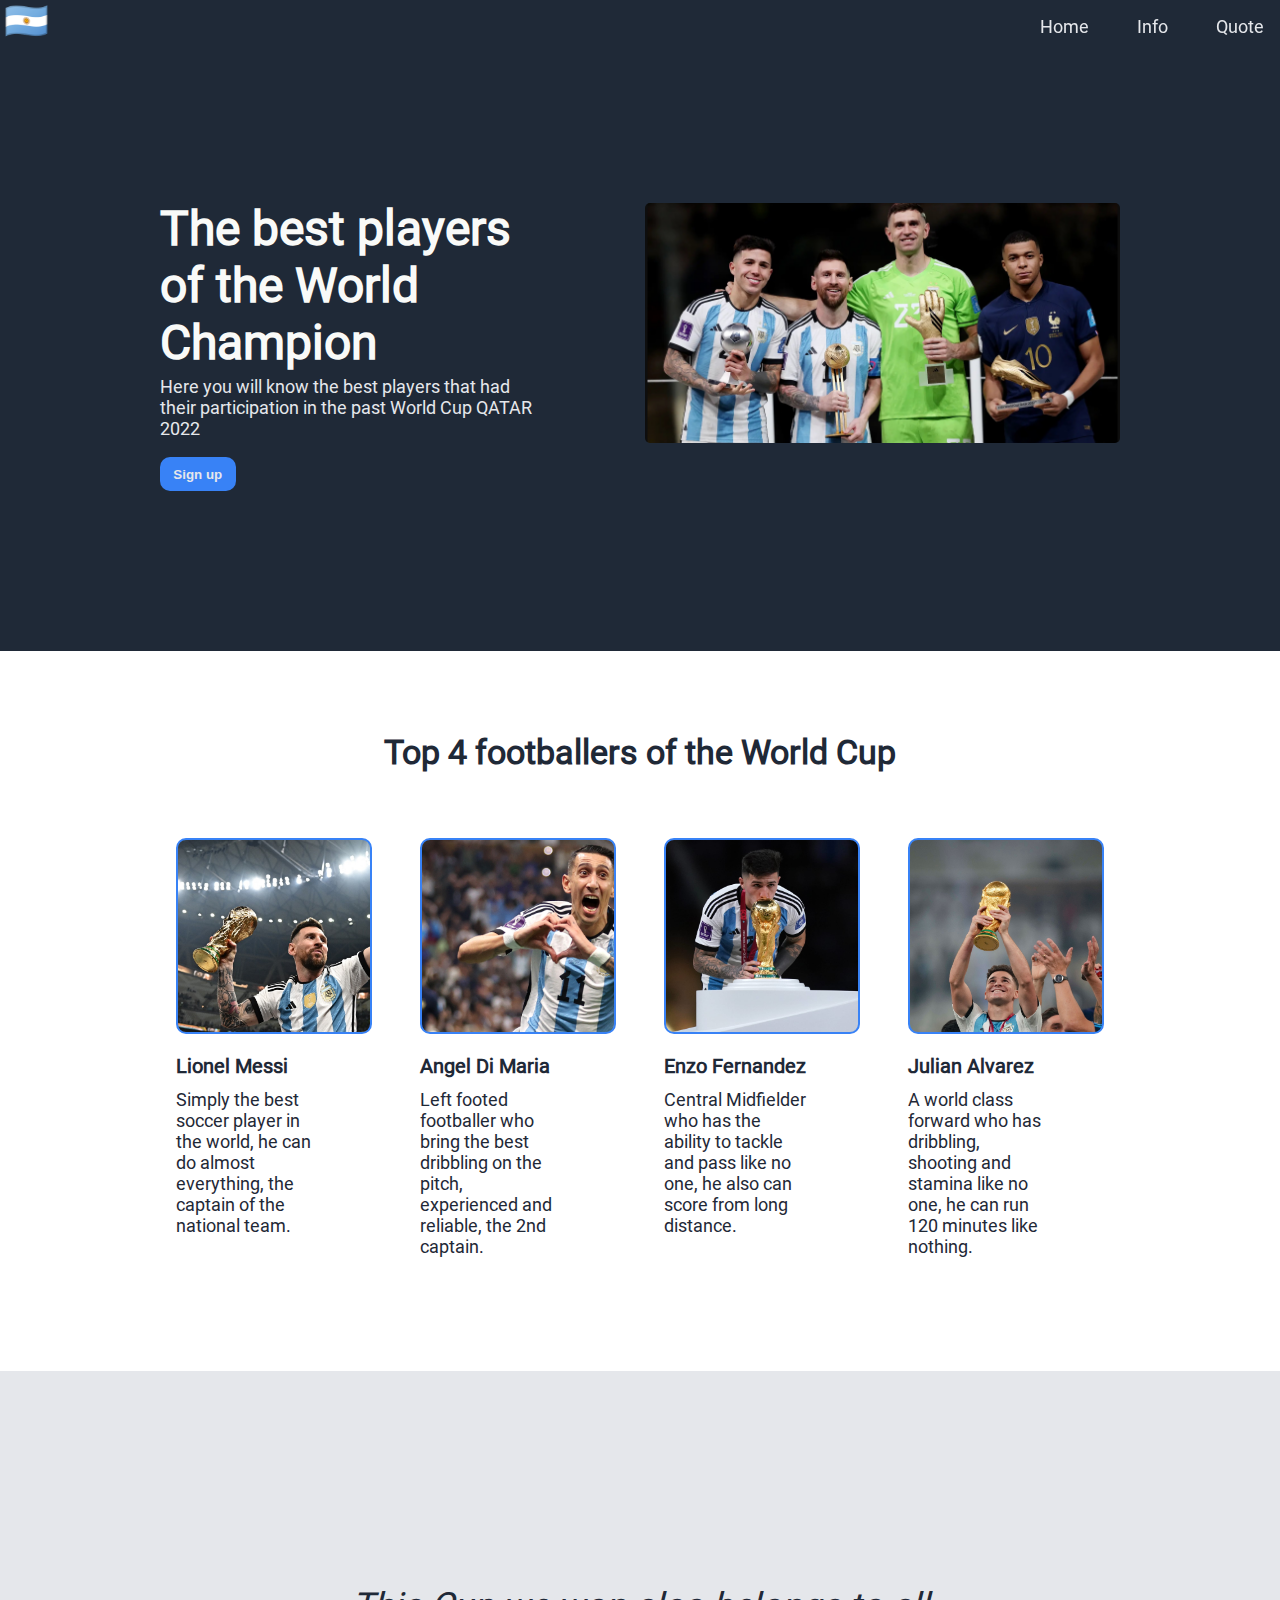
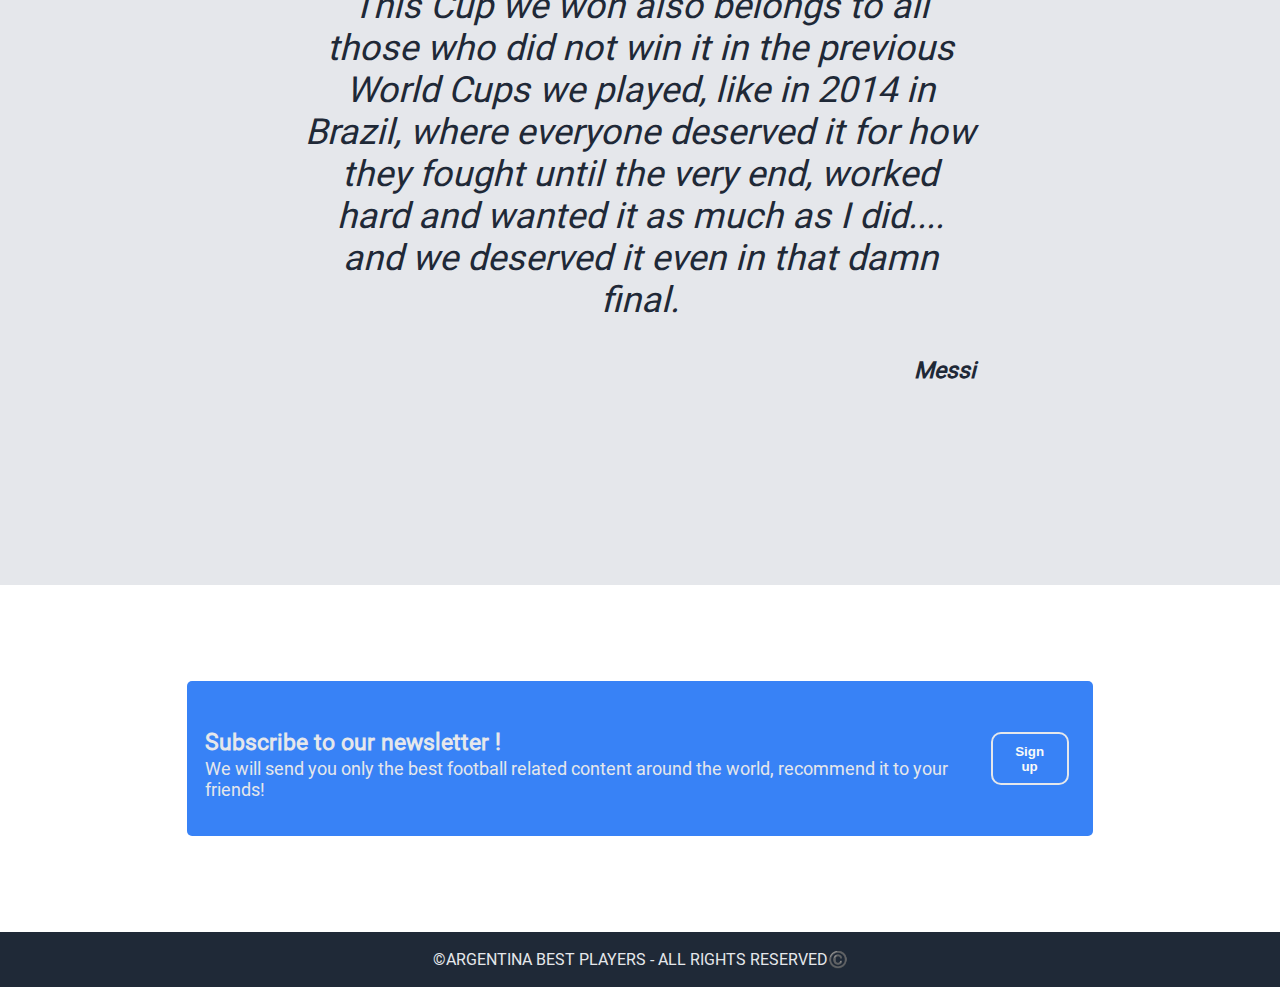
==== index.html @ 6d9528d8 "Add files via upload" ====
<!DOCTYPE html>
<html lang="en">
  <head>
    <link rel="stylesheet" href="styles.css" />
    <meta charset="UTF-8" />
    <meta name="viewport" content="width=device-width, initial-scale=1.0" />
    <title>CSS ASSIGNMENT</title>
  </head>
  <body>
    <header>
      <h1 class="logo">🇦🇷</h1>
      <nav>
        <ul>
          <li><a href="#page1">Home</a></li>
          <li><a href="#page2">Info</a></li>
          <li><a href="#page3">Quote</a></li>
        </ul>
      </nav>
    </header>
    <main>
      <section id="page1" class="gray-container">
        <div class="welcome-words">
          <h2 class="main-text">The best players of the World Champion</h2>
          <p class="secondary-text">
            Here you will know the best players that had their participation in
            the past World Cup QATAR 2022
          </p>
          <button class="btn first-btn">Sign up</button>
        </div>
        <img src="images/mainimage.jpg" class="img-elm" alt="dark-image" />
      </section>
      <section id="page2" class="white-container">
        <div class="wrapper">
          <h3 class="wrapper-header">Top 4 footballers of the World Cup</h3>
          <div class="img-list">
            <article>
              <div id="messi" class="image-in-future"></div>
              <p class="player-name">Lionel Messi</p>
              <p class="img-description">
                Simply the best soccer player in the world, he can do almost
                everything, the captain of the national team.
              </p>
            </article>
            <article>
              <div id="di-maria" class="image-in-future"></div>
              <p class="player-name">Angel Di Maria</p>
              <p class="img-description">
                Left footed footballer who bring the best dribbling on the
                pitch, experienced and reliable, the 2nd captain.
              </p>
            </article>
            <article>
              <div id="enzo" class="image-in-future"></div>
              <p class="player-name">Enzo Fernandez</p>
              <p class="img-description">
                Central Midfielder who has the ability to tackle and pass like
                no one, he also can score from long distance.
              </p>
            </article>
            <article>
              <div id="julian" class="image-in-future"></div>
              <p class="player-name">Julian Alvarez</p>
              <p class="img-description">
                A world class forward who has dribbling, shooting and stamina
                like no one, he can run 120 minutes like nothing.
              </p>
            </article>
          </div>
        </div>
      </section>
      <section id="page3" class="quote-wrapper">
        <div class="quote">
          <p class="quote-text">
            This Cup we won also belongs to all those who did not win it in the
            previous World Cups we played, like in 2014 in Brazil, where
            everyone deserved it for how they fought until the very end, worked
            hard and wanted it as much as I did.... and we deserved it even in
            that damn final.
          </p>
          <p class="Author">Messi</p>
        </div>
      </section>
      <section id="page4" class="call-wrapper">
        <div class="call-to-action">
          <div class="see">
            <h4 class="call-text">Subscribe to our newsletter !</h4>
            <p>
              We will send you only the best football related content around the
              world, recommend it to your friends!
            </p>
          </div>
          <button class="btn second-btn">Sign up</button>
        </div>
      </section>
    </main>
    <footer>
      <p>©ARGENTINA BEST PLAYERS - ALL RIGHTS RESERVED©️</p>
    </footer>
  </body>
</html>
---- styles.css ----
@font-face {
  font-family: 'Roboto';
  src: url('./fonts/Roboto-Regular.ttf') format('woff2');
}

body {
  font-family: 'Roboto', sans-serif;
  padding: 0;
  margin: 0;
  overflow-x: hidden;
}

header {
  display: flex;
  justify-content: space-between;
  background-color: #1f2937;
  position: fixed;
  width: 100%;
  z-index: 100;
}

.logo {
  font-size: 36px;
  padding: 0.1em;
  margin-top: -0.1em;
  color: #f9faf8;
}

ul {
  display: flex;
  gap: 3em;
  margin-right: 1em;
  list-style: none;
}

a {
  text-decoration: none;
  font-size: 18px;
  color: #e5e7eb;
}

.img-elm {
  max-width: 30em;
  width: 55%;
  height: 15em;
  object-fit: cover;
  border-radius: 5px;
  margin-top: 2.7em;
}

.image-in-future {
  width: 10em;
  height: 10em;
  padding: 1em;
  border: 2px solid #3882f6;
  border-radius: 10px;
  background-size: cover;
}

.img-description {
  width: 8em;
  font-size: 18px;
  font-weight: 300;
  color: #1f2937;
  text-align: start;
  margin-top: -0.5em;
}
.player-name {
  font-size: 20px;
  font-weight: 900;
  text-align: start;
  color: #1f2937;
}
.img-list {
  display: flex;
  padding: 2em;
  gap: 3em;
  justify-content: center;
  margin: 0 auto;
}
#messi {
  background-image: url('./images/messi.jpg');
}
#di-maria {
  background-image: url('./images/dimaria.jpg');
}
#julian {
  background-image: url('./images/julian.jpg');
}
#enzo {
  background-image: url('./images/enzo.jpg');
}
article {
  display: flex;
  flex-direction: column;
}

.wrapper {
  margin: 0 auto;
  text-align: center;
  padding: 4em;
  color: #1f2937;
}

.wrapper-header {
  font-size: 34px;
  font-weight: 900;
  color: #1f2937;
  margin-top: 0.5em;
}

.gray-container,
.quote-wrapper,
.call-wrapper {
  padding: 10em;
}
.gray-container {
  background-color: #1f2937;
  display: flex;
  gap: 6em;
}

.quote-wrapper {
  background-color: #e5e7eb;
}

.main-text {
  font-weight: 800;
  font-size: 48px;
  color: #f9faf8;
  margin-bottom: 0.6em;
}

.secondary-text {
  font-size: 18px;
  color: #e5e7eb;
  margin-top: -1.3em;
}

.welcome-words {
  width: 45%;
  margin: auto 0;
}

.btn {
  text-align: center;
  padding: 0.7em 1em;
  border-radius: 10px;
  border: none;
  font-weight: bold;
}

.first-btn,
.second-btn {
  align-self: flex-start;
}

.first-btn {
  color: #e5e7eb;
  background-color: #3882f6;
}

.second-btn {
  border: 2px solid #e5e7eb;
  color: #f9faf8;
  background: transparent;
  margin: auto 0.5em;
}

.quote {
  padding: 0.5em;
  width: 70%;
  font-size: 36px;
  font-style: italic;
  font-weight: 100;
  color: #1f2937;
  margin: 0 auto;
}

.Author {
  text-align: right;
  font-weight: 900;
  font-size: 23px;
}

.quote-text {
  text-align: center;
}

.call-wrapper {
  padding: 6em;
}

.call-text {
  margin-bottom: -0.7em;
  font-weight: 700;
  font-size: 23px;
}

.call-to-action {
  display: flex;
  justify-content: space-evenly;
  border-radius: 5px;
  padding: 1em;
  color: #e5e7eb;
  font-size: 18px;
  width: 80%;
  margin: 0 auto;
  background-color: #3882f6;
}

footer {
  text-align: center;
  font-size: 16px;
  background-color: #1f2937;
  padding: 0.1em;
  color: #e5e7eb;
}
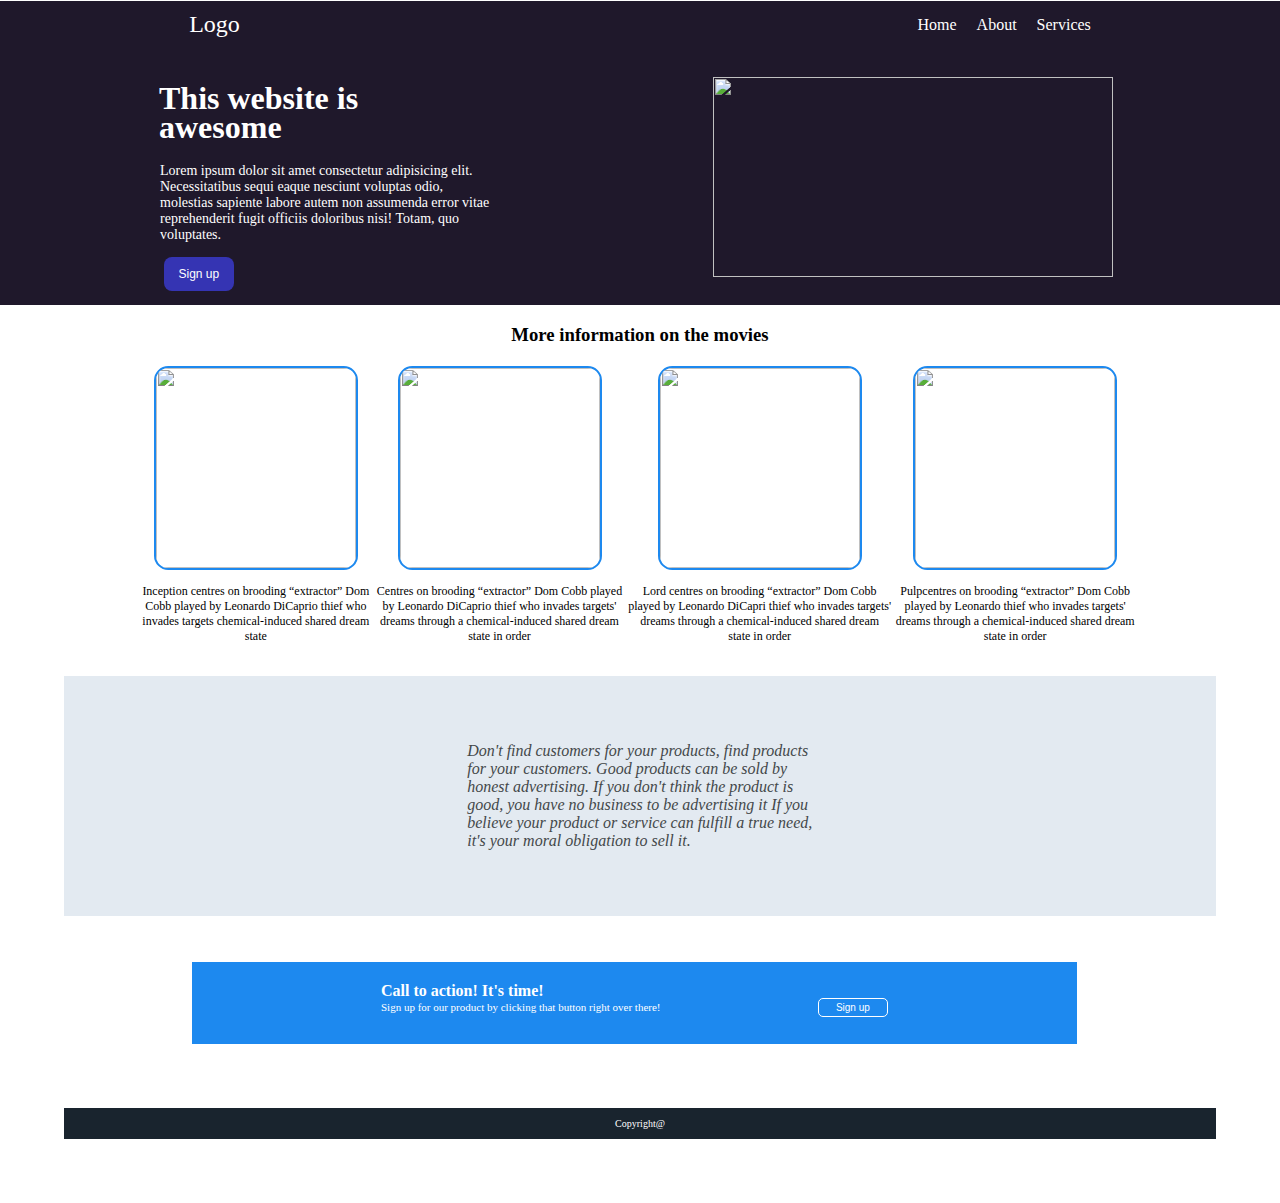
==== commit 9aceb5c8: "first commit" ====
--- a/index.html
+++ b/index.html
@@ -1,100 +1,95 @@
-<!DOCTYPE html>
-<html lang="en">
-  <head>
-    <link rel="stylesheet" href="styles.css" />
-    <meta charset="UTF-8" />
-    <meta name="viewport" content="width=device-width, initial-scale=1.0" />
-    <title>CSS ASSIGNMENT</title>
-  </head>
-  <body>
-    <header>
-      <h1 class="logo">🇦🇷</h1>
-      <nav>
-        <ul>
-          <li><a href="#page1">Home</a></li>
-          <li><a href="#page2">Info</a></li>
-          <li><a href="#page3">Quote</a></li>
-        </ul>
-      </nav>
-    </header>
-    <main>
-      <section id="page1" class="gray-container">
-        <div class="welcome-words">
-          <h2 class="main-text">The best players of the World Champion</h2>
-          <p class="secondary-text">
-            Here you will know the best players that had their participation in
-            the past World Cup QATAR 2022
-          </p>
-          <button class="btn first-btn">Sign up</button>
-        </div>
-        <img src="images/mainimage.jpg" class="img-elm" alt="dark-image" />
-      </section>
-      <section id="page2" class="white-container">
-        <div class="wrapper">
-          <h3 class="wrapper-header">Top 4 footballers of the World Cup</h3>
-          <div class="img-list">
-            <article>
-              <div id="messi" class="image-in-future"></div>
-              <p class="player-name">Lionel Messi</p>
-              <p class="img-description">
-                Simply the best soccer player in the world, he can do almost
-                everything, the captain of the national team.
-              </p>
-            </article>
-            <article>
-              <div id="di-maria" class="image-in-future"></div>
-              <p class="player-name">Angel Di Maria</p>
-              <p class="img-description">
-                Left footed footballer who bring the best dribbling on the
-                pitch, experienced and reliable, the 2nd captain.
-              </p>
-            </article>
-            <article>
-              <div id="enzo" class="image-in-future"></div>
-              <p class="player-name">Enzo Fernandez</p>
-              <p class="img-description">
-                Central Midfielder who has the ability to tackle and pass like
-                no one, he also can score from long distance.
-              </p>
-            </article>
-            <article>
-              <div id="julian" class="image-in-future"></div>
-              <p class="player-name">Julian Alvarez</p>
-              <p class="img-description">
-                A world class forward who has dribbling, shooting and stamina
-                like no one, he can run 120 minutes like nothing.
-              </p>
-            </article>
-          </div>
-        </div>
-      </section>
-      <section id="page3" class="quote-wrapper">
-        <div class="quote">
-          <p class="quote-text">
-            This Cup we won also belongs to all those who did not win it in the
-            previous World Cups we played, like in 2014 in Brazil, where
-            everyone deserved it for how they fought until the very end, worked
-            hard and wanted it as much as I did.... and we deserved it even in
-            that damn final.
-          </p>
-          <p class="Author">Messi</p>
-        </div>
-      </section>
-      <section id="page4" class="call-wrapper">
-        <div class="call-to-action">
-          <div class="see">
-            <h4 class="call-text">Subscribe to our newsletter !</h4>
-            <p>
-              We will send you only the best football related content around the
-              world, recommend it to your friends!
-            </p>
-          </div>
-          <button class="btn second-btn">Sign up</button>
-        </div>
-      </section>
-    </main>
-    <footer>
-      <p>©ARGENTINA BEST PLAYERS - ALL RIGHTS RESERVED©️</p>
-    </footer>
-  </body>
-</html>
+<!DOCTYPE html>
+<html>
+<head>
+  <title>Navigation Bar</title>
+ <link rel="stylesheet" href="style.css">
+</head>
+<body>
+    <div class="wrapper">
+      <nav class="navbar">
+        <div class="logo">
+          <!-- Add your logo image or text here -->
+          <a href="#">Logo</a>
+        </div>
+        <ul class="nav-links">
+          <li ><a href="#" class="navigation">Home</a></li>
+          <li class="navigation"><a href="#">About</a></li>
+          <li class="navigation"><a href="#">Services</a></li>
+          <!-- Add more navigation links as needed -->
+        </ul>
+      </nav>
+      <section class="head-section">
+        <div class="left-content">
+          <h1 class="section-title">This website is <br>awesome</h1>
+          <p class="text-content">Lorem ipsum dolor sit amet consectetur adipisicing elit.
+            Necessitatibus sequi eaque nesciunt voluptas odio, 
+            molestias sapiente labore autem non assumenda error vitae
+             reprehenderit fugit officiis doloribus nisi! Totam, quo voluptates.</p>
+             <div class="button-container">
+                <button class="sign-up-button">Sign up</button>
+             </div>
+        </div>
+        <div class="right-content">
+          <img src="./images/shawshank.jpg" alt="" height="200px" width="400px">
+        </div>
+      </section>
+    </div>
+    <div class="movie-heading">
+       <h3>More information on the movies</h3>
+    </div>
+
+      <section class="info-section-main">
+        <div class="image-container">
+          <img src="./images/interstellar.jpg" alt="" >
+          <p class="about-movie">
+            Inception centres on brooding “extractor” Dom Cobb played by 
+            Leonardo DiCaprio thief who invades targets
+            chemical-induced shared dream state 
+          </p>
+        </div>
+        <div class="image-container">
+          <img src="./images/inception.jpg" alt="" height="150px" width="170px">
+          <p class="about-movie">
+            Centres on brooding “extractor” Dom Cobb played by 
+            Leonardo DiCaprio thief who invades targets' dreams through a 
+            chemical-induced shared dream state in order
+          </p>
+        </div>
+        <div class="image-container">
+          <img src="./images/lord.jpg" alt="" height="150px" width="170px">
+          <p class="about-movie">
+            Lord centres on brooding “extractor” Dom Cobb played by 
+            Leonardo DiCapri thief who invades targets' dreams through a 
+            chemical-induced shared dream state in order
+          </p>
+        </div>
+        <div class="image-container">
+          <img src="./images/pulp.jpg" alt="" height="150px" width="170px">
+          <p class="about-movie">
+            Pulpcentres on brooding “extractor” Dom Cobb played by 
+            Leonardo thief who invades targets' dreams through a 
+            chemical-induced shared dream state in order 
+          </p>
+        </div>
+    </section>
+    <section class="more-info">
+      <p class="inspiring-quote">
+        Don't find customers for your products, find products for your customers. Good products can be sold by honest advertising. If you don't think the product is good, you have no business 
+        to be advertising it If you believe your product or service can fulfill a true need, it's your moral obligation to sell it.
+      </p>
+    </section>
+    
+    <section class="call-to-action-session">
+      <h4 class="call-to-action-heaading">Call to action! It's time!</h4>
+      <div class="call-to-action-align">
+        <p class="sign-up-text">Sign up for our product by clicking that button right over there!</p>
+        <div class="second-button-container"><button class="sign-up-button-2">Sign up</button></div>
+      </div>
+    </section>
+    <section class="footer">
+      <div class="footer-box">
+        <p class="Copyright">Copyright&#64;</p>
+      </div>
+    </section>
+</body>
+</html>--- a/style.css
+++ b/style.css
@@ -0,0 +1,176 @@
+body {
+  margin: 0;
+  padding: 0;
+}
+
+.wrapper{
+  background-color:#1f182b;
+}
+.navbar {
+  display: flex;
+  justify-content: space-between;
+  align-items: center;
+  color: #fff;
+  padding: 10px;
+  margin: 1px 14%;
+}
+
+.logo a {
+  color: #fff;
+  text-decoration: none;
+  font-size: 24px;
+}
+
+.nav-links {
+  list-style: none;
+  display: flex;
+  margin: 0;
+  padding: 0;
+}
+
+.nav-links li {
+  margin-left: 20px;
+}
+
+.nav-links li:first-child {
+  margin-left: 0;
+}
+ul li a{
+  color: #fff;
+  text-decoration: none;
+}
+
+.head-section{
+  display: flex;
+  justify-content: space-around;
+  /* padding: 30px; */
+}
+.left-content{
+  flex: 1;
+  margin: 14px 70px;
+}
+.right-content{
+  flex:1;
+  padding-top: 28px;
+  text-align: center;
+  margin: 0 109px 0 0
+}
+.section-title{
+  color: white;
+  text-align: start;
+  padding-left: 89px;
+  line-height: 0.9;
+}
+.text-content {
+  color: white;
+  /* text-align: justify; */
+  /* margin: 0 20px; */
+  padding: 0px 90px;
+  font-size: 14px;
+}
+.button-container{
+  display: flex;
+  justify-content:center;
+  align-items: center;
+  width: 50%;
+}
+.sign-up-button{
+  background-color: rgba(57, 57, 202, 0.858);
+  color: #fff;
+  border: none;
+  padding: 10px;
+  border-radius: 8px;
+  font-size: 12px;
+  width: 70px;
+}
+
+/* second section starts here */
+.movie-heading{
+  text-align: center;
+}
+.about-movie{
+  align-items:center;
+  font-size: 12px;
+}
+
+.info-section-main {
+  display: flex;
+  justify-content: space-between; /* Adjust the space between the div elements */
+  align-items: center;
+  /* background-color: #f0f0f0; */
+  /* padding: 20px; */
+  margin: 20px 11%;
+}
+
+.image-container {
+  text-align: center;
+}
+
+.image-container img {
+  width: 200px;
+  height: 200px;
+  border-radius: 7%; /* Make the image circular with 50% border radius */
+  border: 2px solid #1d89ef;
+}
+
+.more-info{
+  display: flex;
+  justify-content: center;
+  align-items: center;
+  background-color: #e3eaf1;
+  margin: 0 5%;
+  width: 90%;
+}
+.inspiring-quote{
+  padding: 50px;
+  align-items: center;
+  font-style: italic;
+  color: #43484a;
+  width: 30%;
+  /* margin: 0 10px; */
+}
+
+.call-to-action-align{
+  display: flex;
+  justify-content:space-between;
+  align-items: center;
+  /* width: 50%; */
+  margin: 0 20%;
+  margin-top: -10px;
+}
+.call-to-action-heaading{
+  margin: 0 20%;
+  color: white;
+}
+.call-to-action-session{
+  background-color: #1d89ef;
+  width: 66%;
+  margin: 46px 15%;
+  padding: 20px;
+}
+.sign-up-text{
+  color: white;
+  font-size: 11px;
+  font-weight: 100;
+}
+.second-button-container button {
+  border: 1px solid white;
+  border-radius: 5px;
+  font-size: 10px;
+  padding: 3px;
+  background-color: #1d89ef;
+  color: white;
+  width: 70px;
+}
+.footer-box{
+    display: flex;
+    justify-content: center;
+    align-items: center;
+    background-color: #19242e;
+    margin: 5% 5%;
+    width: 90%;
+}
+.Copyright{
+  color: white;
+  font-size: 10px;
+}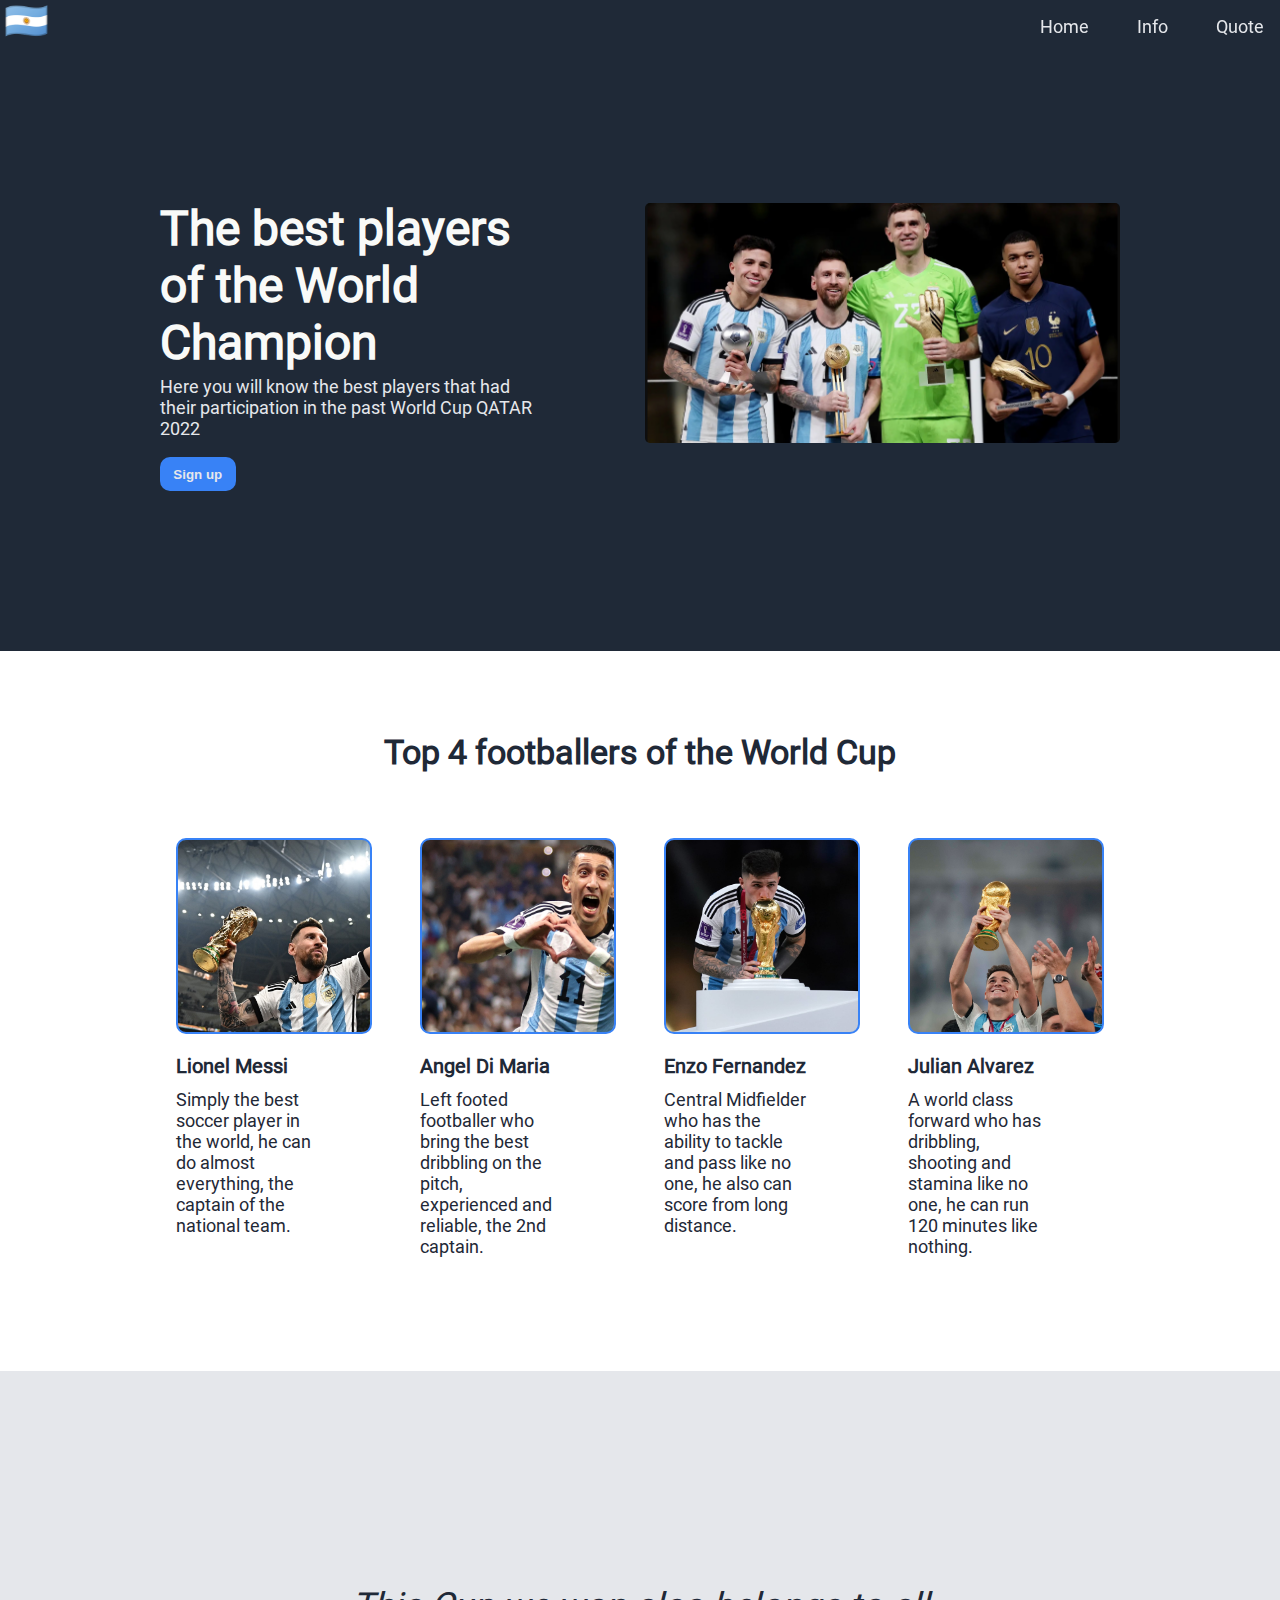
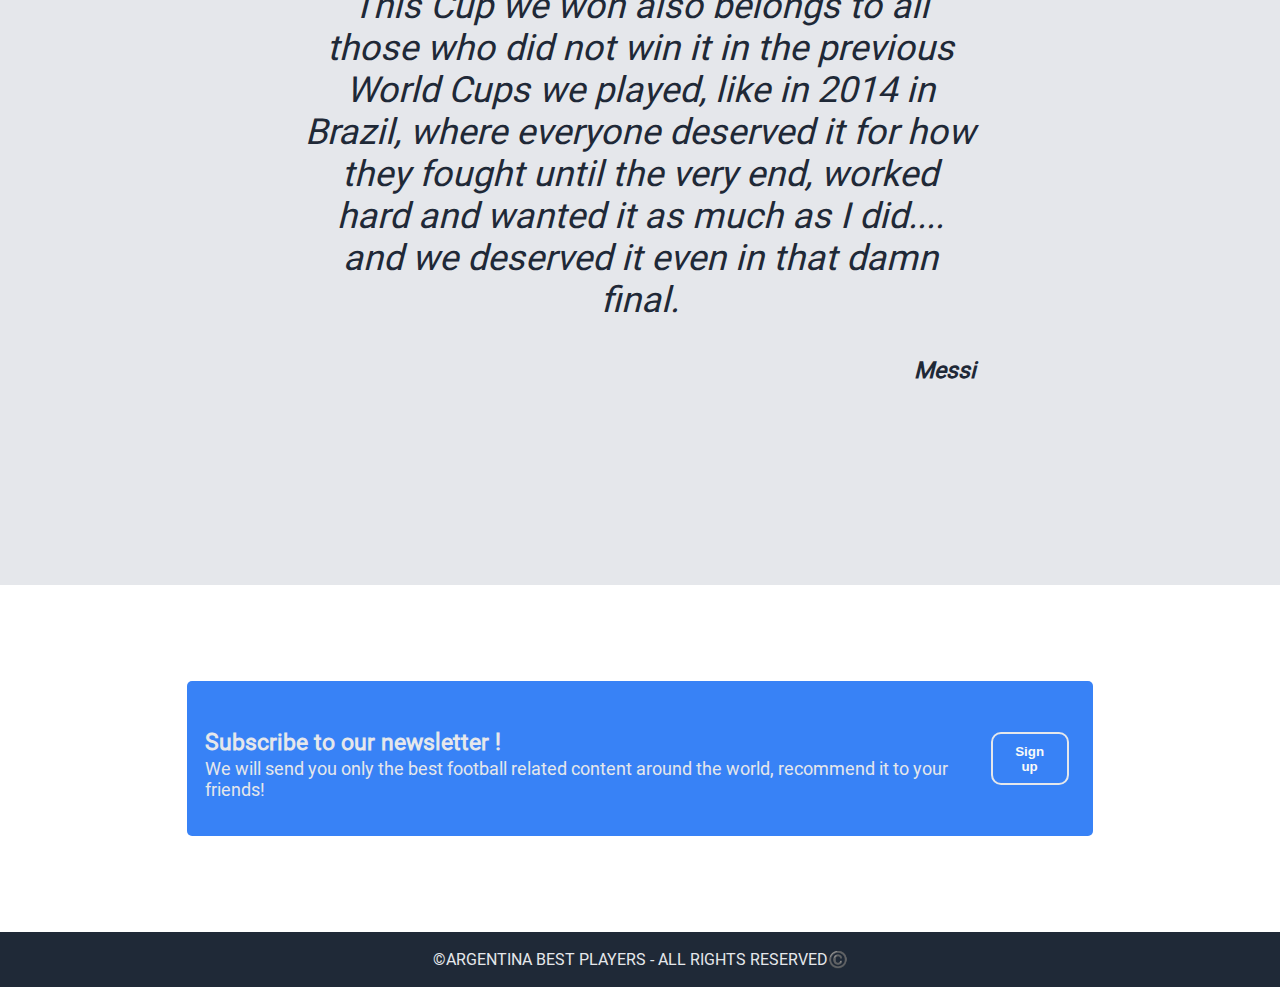
==== commit 2289315d: "Add files via upload" ====
--- a/index.html
+++ b/index.html
@@ -1,95 +1,100 @@
-<!DOCTYPE html>
-<html>
-<head>
-  <title>Navigation Bar</title>
- <link rel="stylesheet" href="style.css">
-</head>
-<body>
-    <div class="wrapper">
-      <nav class="navbar">
-        <div class="logo">
-          <!-- Add your logo image or text here -->
-          <a href="#">Logo</a>
-        </div>
-        <ul class="nav-links">
-          <li ><a href="#" class="navigation">Home</a></li>
-          <li class="navigation"><a href="#">About</a></li>
-          <li class="navigation"><a href="#">Services</a></li>
-          <!-- Add more navigation links as needed -->
-        </ul>
-      </nav>
-      <section class="head-section">
-        <div class="left-content">
-          <h1 class="section-title">This website is <br>awesome</h1>
-          <p class="text-content">Lorem ipsum dolor sit amet consectetur adipisicing elit.
-            Necessitatibus sequi eaque nesciunt voluptas odio, 
-            molestias sapiente labore autem non assumenda error vitae
-             reprehenderit fugit officiis doloribus nisi! Totam, quo voluptates.</p>
-             <div class="button-container">
-                <button class="sign-up-button">Sign up</button>
-             </div>
-        </div>
-        <div class="right-content">
-          <img src="./images/shawshank.jpg" alt="" height="200px" width="400px">
-        </div>
-      </section>
-    </div>
-    <div class="movie-heading">
-       <h3>More information on the movies</h3>
-    </div>
-
-      <section class="info-section-main">
-        <div class="image-container">
-          <img src="./images/interstellar.jpg" alt="" >
-          <p class="about-movie">
-            Inception centres on brooding “extractor” Dom Cobb played by 
-            Leonardo DiCaprio thief who invades targets
-            chemical-induced shared dream state 
-          </p>
-        </div>
-        <div class="image-container">
-          <img src="./images/inception.jpg" alt="" height="150px" width="170px">
-          <p class="about-movie">
-            Centres on brooding “extractor” Dom Cobb played by 
-            Leonardo DiCaprio thief who invades targets' dreams through a 
-            chemical-induced shared dream state in order
-          </p>
-        </div>
-        <div class="image-container">
-          <img src="./images/lord.jpg" alt="" height="150px" width="170px">
-          <p class="about-movie">
-            Lord centres on brooding “extractor” Dom Cobb played by 
-            Leonardo DiCapri thief who invades targets' dreams through a 
-            chemical-induced shared dream state in order
-          </p>
-        </div>
-        <div class="image-container">
-          <img src="./images/pulp.jpg" alt="" height="150px" width="170px">
-          <p class="about-movie">
-            Pulpcentres on brooding “extractor” Dom Cobb played by 
-            Leonardo thief who invades targets' dreams through a 
-            chemical-induced shared dream state in order 
-          </p>
-        </div>
-    </section>
-    <section class="more-info">
-      <p class="inspiring-quote">
-        Don't find customers for your products, find products for your customers. Good products can be sold by honest advertising. If you don't think the product is good, you have no business 
-        to be advertising it If you believe your product or service can fulfill a true need, it's your moral obligation to sell it.
-      </p>
-    </section>
-    
-    <section class="call-to-action-session">
-      <h4 class="call-to-action-heaading">Call to action! It's time!</h4>
-      <div class="call-to-action-align">
-        <p class="sign-up-text">Sign up for our product by clicking that button right over there!</p>
-        <div class="second-button-container"><button class="sign-up-button-2">Sign up</button></div>
-      </div>
-    </section>
-    <section class="footer">
-      <div class="footer-box">
-        <p class="Copyright">Copyright&#64;</p>
-      </div>
-    </section>
-</body>
-</html>+<!DOCTYPE html>
+<html lang="en">
+  <head>
+    <link rel="stylesheet" href="styles.css" />
+    <meta charset="UTF-8" />
+    <meta name="viewport" content="width=device-width, initial-scale=1.0" />
+    <title>CSS ASSIGNMENT</title>
+  </head>
+  <body>
+    <header>
+      <h1 class="logo">🇦🇷</h1>
+      <nav>
+        <ul>
+          <li><a href="#page1">Home</a></li>
+          <li><a href="#page2">Info</a></li>
+          <li><a href="#page3">Quote</a></li>
+        </ul>
+      </nav>
+    </header>
+    <main>
+      <section id="page1" class="gray-container">
+        <div class="welcome-words">
+          <h2 class="main-text">The best players of the World Champion</h2>
+          <p class="secondary-text">
+            Here you will know the best players that had their participation in
+            the past World Cup QATAR 2022
+          </p>
+          <button class="btn first-btn">Sign up</button>
+        </div>
+        <img src="images/mainimage.jpg" class="img-elm" alt="dark-image" />
+      </section>
+      <section id="page2" class="white-container">
+        <div class="wrapper">
+          <h3 class="wrapper-header">Top 4 footballers of the World Cup</h3>
+          <div class="img-list">
+            <article>
+              <div id="messi" class="image-in-future"></div>
+              <p class="player-name">Lionel Messi</p>
+              <p class="img-description">
+                Simply the best soccer player in the world, he can do almost
+                everything, the captain of the national team.
+              </p>
+            </article>
+            <article>
+              <div id="di-maria" class="image-in-future"></div>
+              <p class="player-name">Angel Di Maria</p>
+              <p class="img-description">
+                Left footed footballer who bring the best dribbling on the
+                pitch, experienced and reliable, the 2nd captain.
+              </p>
+            </article>
+            <article>
+              <div id="enzo" class="image-in-future"></div>
+              <p class="player-name">Enzo Fernandez</p>
+              <p class="img-description">
+                Central Midfielder who has the ability to tackle and pass like
+                no one, he also can score from long distance.
+              </p>
+            </article>
+            <article>
+              <div id="julian" class="image-in-future"></div>
+              <p class="player-name">Julian Alvarez</p>
+              <p class="img-description">
+                A world class forward who has dribbling, shooting and stamina
+                like no one, he can run 120 minutes like nothing.
+              </p>
+            </article>
+          </div>
+        </div>
+      </section>
+      <section id="page3" class="quote-wrapper">
+        <div class="quote">
+          <p class="quote-text">
+            This Cup we won also belongs to all those who did not win it in the
+            previous World Cups we played, like in 2014 in Brazil, where
+            everyone deserved it for how they fought until the very end, worked
+            hard and wanted it as much as I did.... and we deserved it even in
+            that damn final.
+          </p>
+          <p class="Author">Messi</p>
+        </div>
+      </section>
+      <section id="page4" class="call-wrapper">
+        <div class="call-to-action">
+          <div class="see">
+            <h4 class="call-text">Subscribe to our newsletter !</h4>
+            <p>
+              We will send you only the best football related content around the
+              world, recommend it to your friends!
+            </p>
+          </div>
+          <button class="btn second-btn">Sign up</button>
+        </div>
+      </section>
+    </main>
+    <footer>
+      <p>©ARGENTINA BEST PLAYERS - ALL RIGHTS RESERVED©️</p>
+    </footer>
+  </body>
+</html>
--- a/styles.css
+++ b/styles.css
@@ -0,0 +1,218 @@
+@font-face {
+  font-family: 'Roboto';
+  src: url('./fonts/Roboto-Regular.ttf') format('woff2');
+}
+
+body {
+  font-family: 'Roboto', sans-serif;
+  padding: 0;
+  margin: 0;
+  overflow-x: hidden;
+}
+
+header {
+  display: flex;
+  justify-content: space-between;
+  background-color: #1f2937;
+  position: fixed;
+  width: 100%;
+  z-index: 100;
+}
+
+.logo {
+  font-size: 36px;
+  padding: 0.1em;
+  margin-top: -0.1em;
+  color: #f9faf8;
+}
+
+ul {
+  display: flex;
+  gap: 3em;
+  margin-right: 1em;
+  list-style: none;
+}
+
+a {
+  text-decoration: none;
+  font-size: 18px;
+  color: #e5e7eb;
+}
+
+.img-elm {
+  max-width: 30em;
+  width: 55%;
+  height: 15em;
+  object-fit: cover;
+  border-radius: 5px;
+  margin-top: 2.7em;
+}
+
+.image-in-future {
+  width: 10em;
+  height: 10em;
+  padding: 1em;
+  border: 2px solid #3882f6;
+  border-radius: 10px;
+  background-size: cover;
+}
+
+.img-description {
+  width: 8em;
+  font-size: 18px;
+  font-weight: 300;
+  color: #1f2937;
+  text-align: start;
+  margin-top: -0.5em;
+}
+.player-name {
+  font-size: 20px;
+  font-weight: 900;
+  text-align: start;
+  color: #1f2937;
+}
+.img-list {
+  display: flex;
+  padding: 2em;
+  gap: 3em;
+  justify-content: center;
+  margin: 0 auto;
+}
+#messi {
+  background-image: url('./images/messi.jpg');
+}
+#di-maria {
+  background-image: url('./images/dimaria.jpg');
+}
+#julian {
+  background-image: url('./images/julian.jpg');
+}
+#enzo {
+  background-image: url('./images/enzo.jpg');
+}
+article {
+  display: flex;
+  flex-direction: column;
+}
+
+.wrapper {
+  margin: 0 auto;
+  text-align: center;
+  padding: 4em;
+  color: #1f2937;
+}
+
+.wrapper-header {
+  font-size: 34px;
+  font-weight: 900;
+  color: #1f2937;
+  margin-top: 0.5em;
+}
+
+.gray-container,
+.quote-wrapper,
+.call-wrapper {
+  padding: 10em;
+}
+.gray-container {
+  background-color: #1f2937;
+  display: flex;
+  gap: 6em;
+}
+
+.quote-wrapper {
+  background-color: #e5e7eb;
+}
+
+.main-text {
+  font-weight: 800;
+  font-size: 48px;
+  color: #f9faf8;
+  margin-bottom: 0.6em;
+}
+
+.secondary-text {
+  font-size: 18px;
+  color: #e5e7eb;
+  margin-top: -1.3em;
+}
+
+.welcome-words {
+  width: 45%;
+  margin: auto 0;
+}
+
+.btn {
+  text-align: center;
+  padding: 0.7em 1em;
+  border-radius: 10px;
+  border: none;
+  font-weight: bold;
+}
+
+.first-btn,
+.second-btn {
+  align-self: flex-start;
+}
+
+.first-btn {
+  color: #e5e7eb;
+  background-color: #3882f6;
+}
+
+.second-btn {
+  border: 2px solid #e5e7eb;
+  color: #f9faf8;
+  background: transparent;
+  margin: auto 0.5em;
+}
+
+.quote {
+  padding: 0.5em;
+  width: 70%;
+  font-size: 36px;
+  font-style: italic;
+  font-weight: 100;
+  color: #1f2937;
+  margin: 0 auto;
+}
+
+.Author {
+  text-align: right;
+  font-weight: 900;
+  font-size: 23px;
+}
+
+.quote-text {
+  text-align: center;
+}
+
+.call-wrapper {
+  padding: 6em;
+}
+
+.call-text {
+  margin-bottom: -0.7em;
+  font-weight: 700;
+  font-size: 23px;
+}
+
+.call-to-action {
+  display: flex;
+  justify-content: space-evenly;
+  border-radius: 5px;
+  padding: 1em;
+  color: #e5e7eb;
+  font-size: 18px;
+  width: 80%;
+  margin: 0 auto;
+  background-color: #3882f6;
+}
+
+footer {
+  text-align: center;
+  font-size: 16px;
+  background-color: #1f2937;
+  padding: 0.1em;
+  color: #e5e7eb;
+}
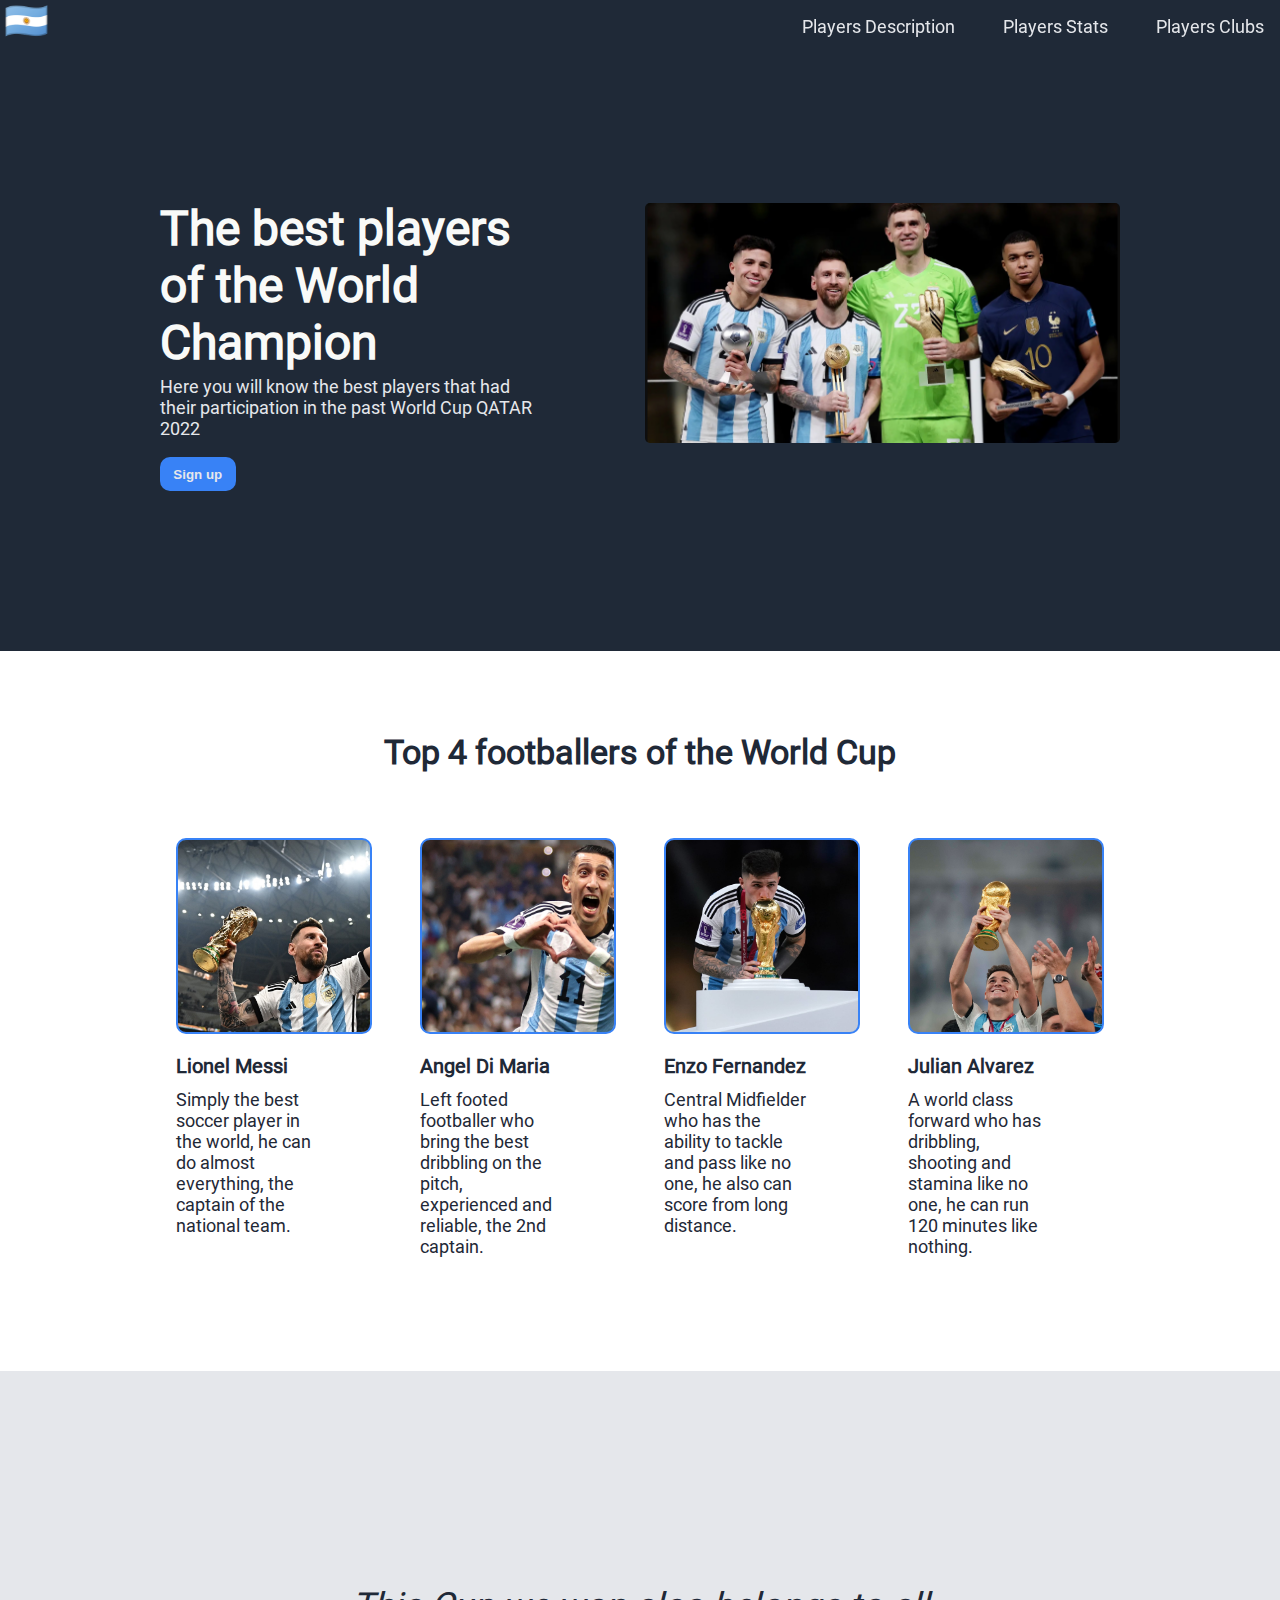
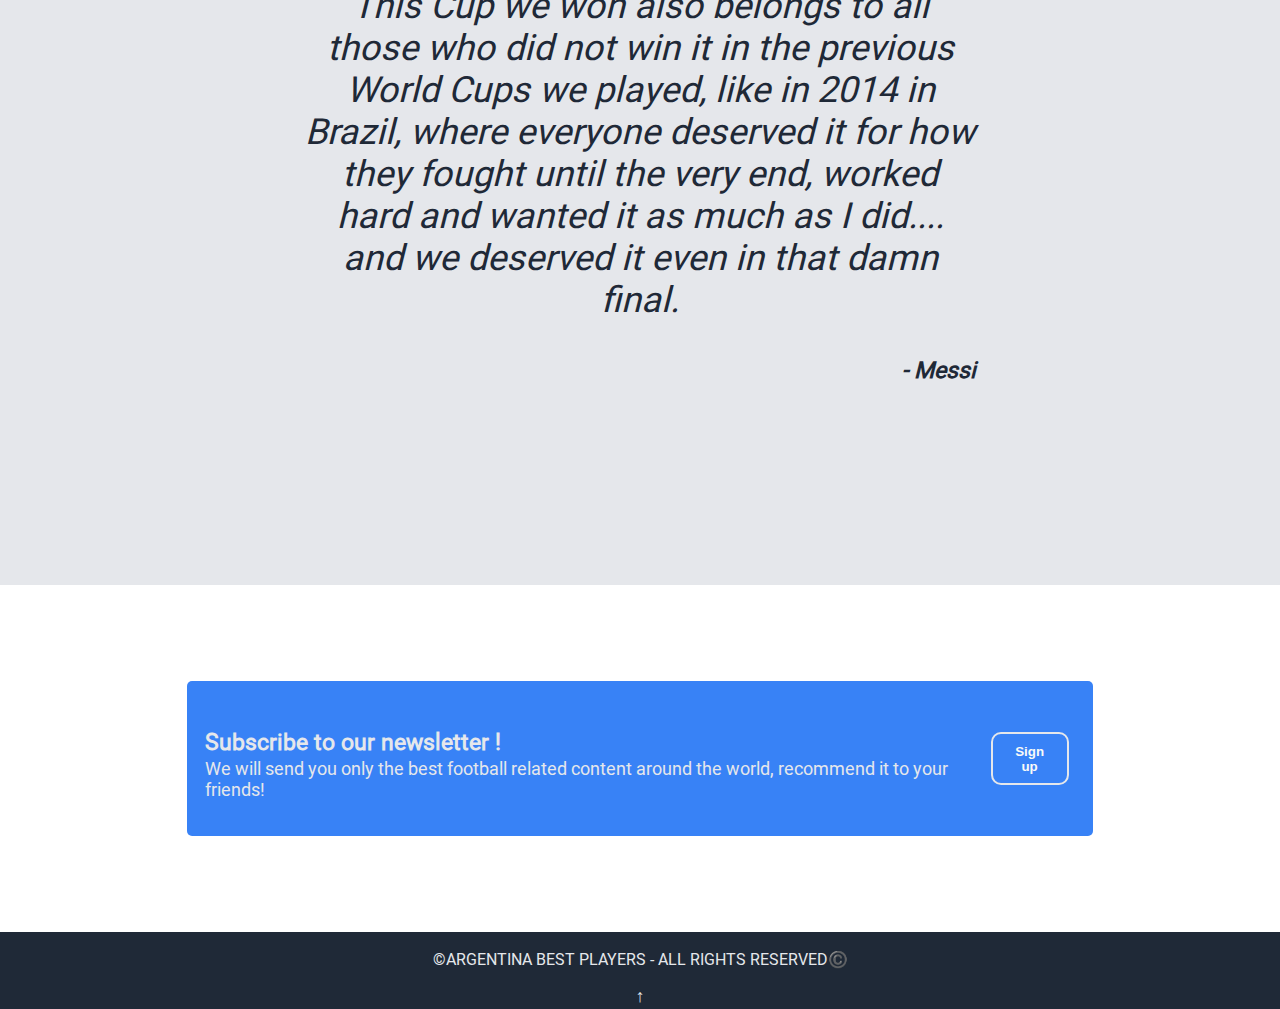
==== commit 6663f140: "Updated index.html" ====
--- a/index.html
+++ b/index.html
@@ -11,9 +11,15 @@
       <h1 class="logo">🇦🇷</h1>
       <nav>
         <ul>
-          <li><a href="#page1">Home</a></li>
-          <li><a href="#page2">Info</a></li>
-          <li><a href="#page3">Quote</a></li>
+          <li>
+              <a href="pages/description.html">Players Description</a>  
+          </li>
+          <li>
+              <a href="pages/stats.html">Players Stats</a>
+          </li>
+          <li>
+              <a href="pages/clubs.html">Players Clubs</a>
+          </li>
         </ul>
       </nav>
     </header>
@@ -77,7 +83,7 @@
             hard and wanted it as much as I did.... and we deserved it even in
             that damn final.
           </p>
-          <p class="Author">Messi</p>
+          <p class="Author">- Messi</p>
         </div>
       </section>
       <section id="page4" class="call-wrapper">
@@ -95,6 +101,7 @@
     </main>
     <footer>
       <p>©ARGENTINA BEST PLAYERS - ALL RIGHTS RESERVED©️</p>
+      <a href="#top" id="back-to-top">↑</a>
     </footer>
   </body>
 </html>
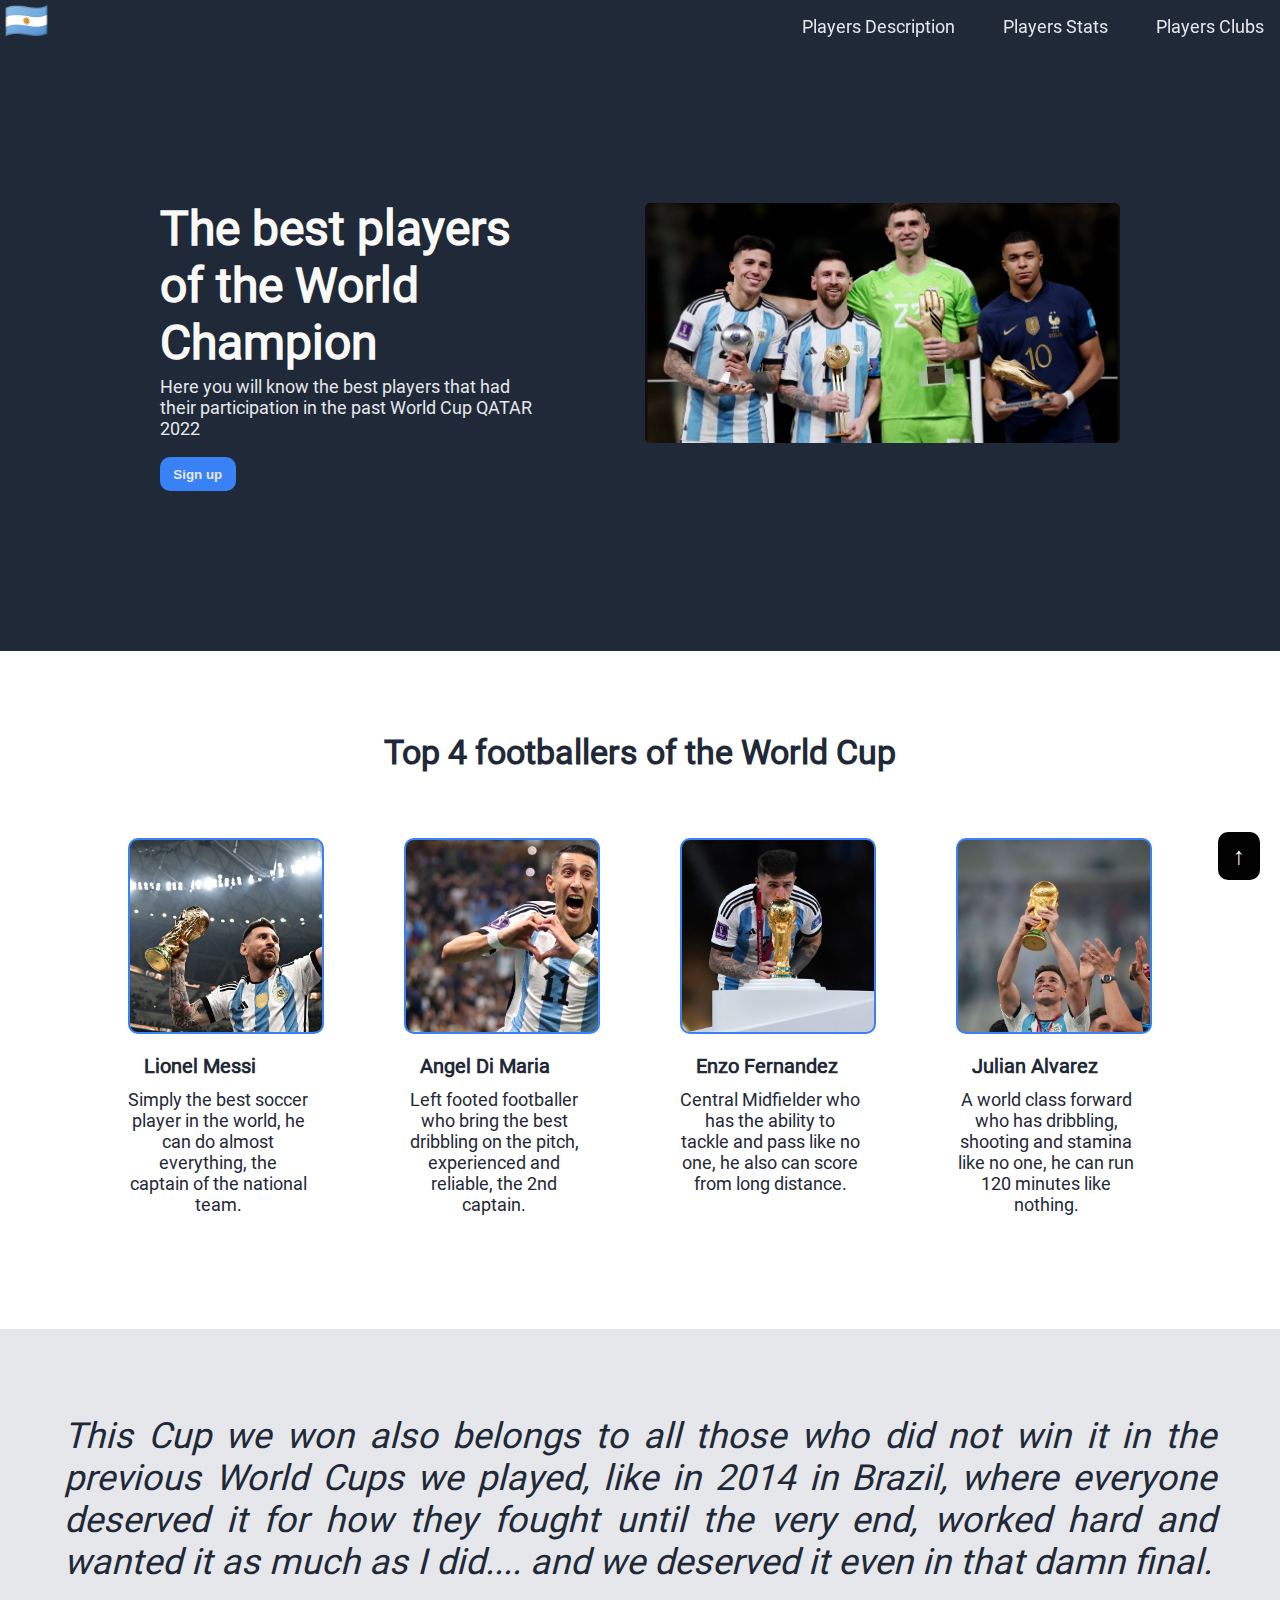
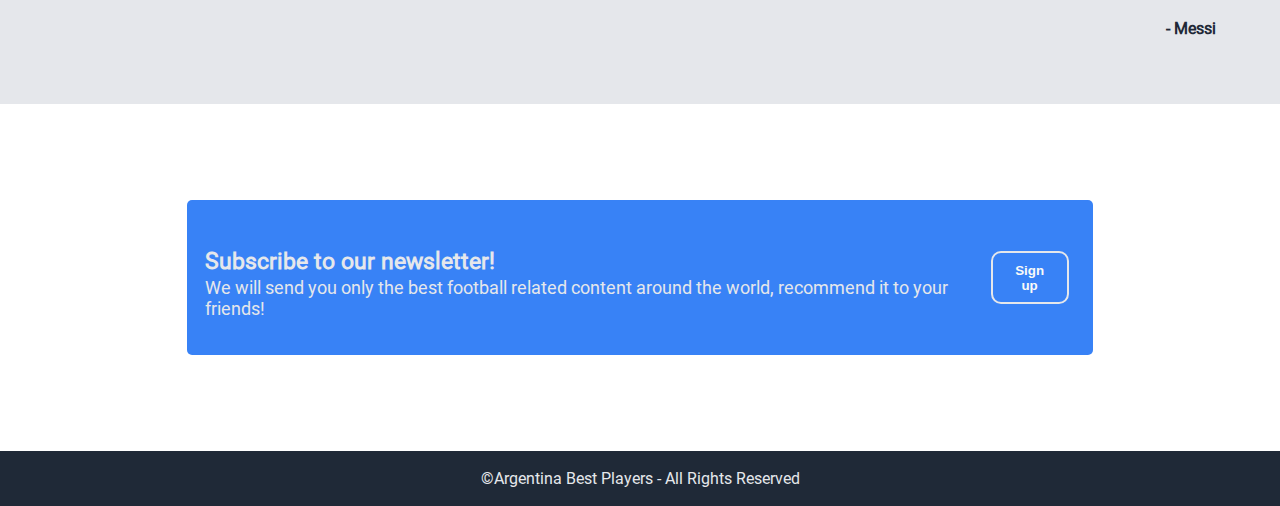
==== commit ea5e4e10: "Add files via upload" ====
--- a/index.html
+++ b/index.html
@@ -1,107 +1,109 @@
-<!DOCTYPE html>
-<html lang="en">
-  <head>
-    <link rel="stylesheet" href="styles.css" />
-    <meta charset="UTF-8" />
-    <meta name="viewport" content="width=device-width, initial-scale=1.0" />
-    <title>CSS ASSIGNMENT</title>
-  </head>
-  <body>
-    <header>
-      <h1 class="logo">🇦🇷</h1>
-      <nav>
-        <ul>
-          <li>
-              <a href="pages/description.html">Players Description</a>  
-          </li>
-          <li>
-              <a href="pages/stats.html">Players Stats</a>
-          </li>
-          <li>
-              <a href="pages/clubs.html">Players Clubs</a>
-          </li>
-        </ul>
-      </nav>
-    </header>
-    <main>
-      <section id="page1" class="gray-container">
-        <div class="welcome-words">
-          <h2 class="main-text">The best players of the World Champion</h2>
-          <p class="secondary-text">
-            Here you will know the best players that had their participation in
-            the past World Cup QATAR 2022
-          </p>
-          <button class="btn first-btn">Sign up</button>
-        </div>
-        <img src="images/mainimage.jpg" class="img-elm" alt="dark-image" />
-      </section>
-      <section id="page2" class="white-container">
-        <div class="wrapper">
-          <h3 class="wrapper-header">Top 4 footballers of the World Cup</h3>
-          <div class="img-list">
-            <article>
-              <div id="messi" class="image-in-future"></div>
-              <p class="player-name">Lionel Messi</p>
-              <p class="img-description">
-                Simply the best soccer player in the world, he can do almost
-                everything, the captain of the national team.
-              </p>
-            </article>
-            <article>
-              <div id="di-maria" class="image-in-future"></div>
-              <p class="player-name">Angel Di Maria</p>
-              <p class="img-description">
-                Left footed footballer who bring the best dribbling on the
-                pitch, experienced and reliable, the 2nd captain.
-              </p>
-            </article>
-            <article>
-              <div id="enzo" class="image-in-future"></div>
-              <p class="player-name">Enzo Fernandez</p>
-              <p class="img-description">
-                Central Midfielder who has the ability to tackle and pass like
-                no one, he also can score from long distance.
-              </p>
-            </article>
-            <article>
-              <div id="julian" class="image-in-future"></div>
-              <p class="player-name">Julian Alvarez</p>
-              <p class="img-description">
-                A world class forward who has dribbling, shooting and stamina
-                like no one, he can run 120 minutes like nothing.
-              </p>
-            </article>
-          </div>
-        </div>
-      </section>
-      <section id="page3" class="quote-wrapper">
-        <div class="quote">
-          <p class="quote-text">
-            This Cup we won also belongs to all those who did not win it in the
-            previous World Cups we played, like in 2014 in Brazil, where
-            everyone deserved it for how they fought until the very end, worked
-            hard and wanted it as much as I did.... and we deserved it even in
-            that damn final.
-          </p>
-          <p class="Author">- Messi</p>
-        </div>
-      </section>
-      <section id="page4" class="call-wrapper">
-        <div class="call-to-action">
-          <div class="see">
-            <h4 class="call-text">Subscribe to our newsletter !</h4>
-            <p>
-              We will send you only the best football related content around the
-              world, recommend it to your friends!
-            </p>
-          </div>
-          <button class="btn second-btn">Sign up</button>
-        </div>
-      </section>
-    </main>
-    <footer>
-      <p>©ARGENTINA BEST PLAYERS - ALL RIGHTS RESERVED©️</p>
-      <a href="#top" id="back-to-top">↑</a>
-    </footer>
-  </body>
-</html>
+<!DOCTYPE html>
+<html lang="en">
+  <head>
+    <link rel="stylesheet" href="styles.css" />
+    <meta charset="UTF-8" />
+    <meta name="viewport" content="width=device-width, initial-scale=1.0" />
+    <title>CSS ASSIGNMENT</title>
+  </head>
+  <body>
+    <header>
+      <h1 class="logo">🇦🇷</h1>
+      <nav>
+        <ul>
+          <li>
+              <a href="pages/description.html">Players Description</a>  
+          </li>
+          <li>
+              <a href="pages/stats.html">Players Stats</a>
+          </li>
+          <li>
+              <a href="pages/clubs.html">Players Clubs</a>
+          </li>
+        </ul>
+      </nav>
+    </header>
+    <main>
+      <section class="gray-container">
+        <div class="welcome-words">
+          <h2 class="main-text">The best players of the World Champion</h2>
+          <p class="secondary-text">
+            Here you will know the best players that had their participation in
+            the past World Cup QATAR 2022
+          </p>
+          <button class="btn first-btn">Sign up</button>
+        </div>
+        <img src="images/mainimage.jpg" class="img-elm" alt="dark-image" />
+      </section>
+      <section class="white-container">
+        <div class="wrapper">
+          <h3 class="wrapper-header">Top 4 footballers of the World Cup</h3>
+          <div class="img-list">
+            <article>
+              <div id="messi" class="image-in-future"></div>
+              <p class="player-name">Lionel Messi</p>
+              <p class="img-description">
+                Simply the best soccer player in the world, he can do almost
+                everything, the captain of the national team.
+              </p>
+            </article>
+            <article>
+              <div id="di-maria" class="image-in-future"></div>
+              <p class="player-name">Angel Di Maria</p>
+              <p class="img-description">
+                Left footed footballer who bring the best dribbling on the
+                pitch, experienced and reliable, the 2nd captain.
+              </p>
+            </article>
+            <article>
+              <div id="enzo" class="image-in-future"></div>
+              <p class="player-name">Enzo Fernandez</p>
+              <p class="img-description">
+                Central Midfielder who has the ability to tackle and pass like
+                no one, he also can score from long distance.
+              </p>
+            </article>
+            <article>
+              <div id="julian" class="image-in-future"></div>
+              <p class="player-name">Julian Alvarez</p>
+              <p class="img-description">
+                A world class forward who has dribbling, shooting and stamina
+                like no one, he can run 120 minutes like nothing.
+              </p>
+            </article>
+          </div>
+        </div>
+      </section>
+      <section id="quote">
+        <div class="text-container">
+          <h3>
+            This Cup we won also belongs to all those who did not win it in the
+            previous World Cups we played, like in 2014 in Brazil, where
+            everyone deserved it for how they fought until the very end, worked
+            hard and wanted it as much as I did.... and we deserved it even in
+            that damn final.
+          </h3>
+          <p>
+            - Messi
+          </p>
+        </div>
+      </section>
+      <section class="call-wrapper">
+        <div class="call-to-action">
+          <div class="see">
+            <h4 class="call-text">Subscribe to our newsletter!</h4>
+            <p>
+              We will send you only the best football related content around the
+              world, recommend it to your friends!
+            </p>
+          </div>
+          <button class="btn second-btn">Sign up</button>
+        </div>
+      </section>
+    </main>
+    <footer>
+      <p>©Argentina Best Players - All Rights Reserved</p>
+      <a href="#top" id="back-to-top">↑</a>
+    </footer>
+  </body>
+</html>--- a/styles.css
+++ b/styles.css
@@ -1,218 +1,254 @@
-@font-face {
-  font-family: 'Roboto';
-  src: url('./fonts/Roboto-Regular.ttf') format('woff2');
-}
-
-body {
-  font-family: 'Roboto', sans-serif;
-  padding: 0;
-  margin: 0;
-  overflow-x: hidden;
-}
-
-header {
-  display: flex;
-  justify-content: space-between;
-  background-color: #1f2937;
-  position: fixed;
-  width: 100%;
-  z-index: 100;
-}
-
-.logo {
-  font-size: 36px;
-  padding: 0.1em;
-  margin-top: -0.1em;
-  color: #f9faf8;
-}
-
-ul {
-  display: flex;
-  gap: 3em;
-  margin-right: 1em;
-  list-style: none;
-}
-
-a {
-  text-decoration: none;
-  font-size: 18px;
-  color: #e5e7eb;
-}
-
-.img-elm {
-  max-width: 30em;
-  width: 55%;
-  height: 15em;
-  object-fit: cover;
-  border-radius: 5px;
-  margin-top: 2.7em;
-}
-
-.image-in-future {
-  width: 10em;
-  height: 10em;
-  padding: 1em;
-  border: 2px solid #3882f6;
-  border-radius: 10px;
-  background-size: cover;
-}
-
-.img-description {
-  width: 8em;
-  font-size: 18px;
-  font-weight: 300;
-  color: #1f2937;
-  text-align: start;
-  margin-top: -0.5em;
-}
-.player-name {
-  font-size: 20px;
-  font-weight: 900;
-  text-align: start;
-  color: #1f2937;
-}
-.img-list {
-  display: flex;
-  padding: 2em;
-  gap: 3em;
-  justify-content: center;
-  margin: 0 auto;
-}
-#messi {
-  background-image: url('./images/messi.jpg');
-}
-#di-maria {
-  background-image: url('./images/dimaria.jpg');
-}
-#julian {
-  background-image: url('./images/julian.jpg');
-}
-#enzo {
-  background-image: url('./images/enzo.jpg');
-}
-article {
-  display: flex;
-  flex-direction: column;
-}
-
-.wrapper {
-  margin: 0 auto;
-  text-align: center;
-  padding: 4em;
-  color: #1f2937;
-}
-
-.wrapper-header {
-  font-size: 34px;
-  font-weight: 900;
-  color: #1f2937;
-  margin-top: 0.5em;
-}
-
-.gray-container,
-.quote-wrapper,
-.call-wrapper {
-  padding: 10em;
-}
-.gray-container {
-  background-color: #1f2937;
-  display: flex;
-  gap: 6em;
-}
-
-.quote-wrapper {
-  background-color: #e5e7eb;
-}
-
-.main-text {
-  font-weight: 800;
-  font-size: 48px;
-  color: #f9faf8;
-  margin-bottom: 0.6em;
-}
-
-.secondary-text {
-  font-size: 18px;
-  color: #e5e7eb;
-  margin-top: -1.3em;
-}
-
-.welcome-words {
-  width: 45%;
-  margin: auto 0;
-}
-
-.btn {
-  text-align: center;
-  padding: 0.7em 1em;
-  border-radius: 10px;
-  border: none;
-  font-weight: bold;
-}
-
-.first-btn,
-.second-btn {
-  align-self: flex-start;
-}
-
-.first-btn {
-  color: #e5e7eb;
-  background-color: #3882f6;
-}
-
-.second-btn {
-  border: 2px solid #e5e7eb;
-  color: #f9faf8;
-  background: transparent;
-  margin: auto 0.5em;
-}
-
-.quote {
-  padding: 0.5em;
-  width: 70%;
-  font-size: 36px;
-  font-style: italic;
-  font-weight: 100;
-  color: #1f2937;
-  margin: 0 auto;
-}
-
-.Author {
-  text-align: right;
-  font-weight: 900;
-  font-size: 23px;
-}
-
-.quote-text {
-  text-align: center;
-}
-
-.call-wrapper {
-  padding: 6em;
-}
-
-.call-text {
-  margin-bottom: -0.7em;
-  font-weight: 700;
-  font-size: 23px;
-}
-
-.call-to-action {
-  display: flex;
-  justify-content: space-evenly;
-  border-radius: 5px;
-  padding: 1em;
-  color: #e5e7eb;
-  font-size: 18px;
-  width: 80%;
-  margin: 0 auto;
-  background-color: #3882f6;
-}
-
-footer {
-  text-align: center;
-  font-size: 16px;
-  background-color: #1f2937;
-  padding: 0.1em;
-  color: #e5e7eb;
-}
+/* Fonts and Body */
+
+@font-face {
+  font-family: 'Roboto';
+  src: url('./fonts/Roboto-Regular.ttf') format('woff2');
+}
+
+body {
+  font-family: 'Roboto', sans-serif;
+  padding: 0;
+  margin: 0;
+  overflow-x: hidden;
+}
+
+/* Header*/
+
+header {
+  display: flex;
+  justify-content: space-between;
+  background-color: #1f2937;
+  position: fixed;
+  width: 100%;
+  z-index: 100;
+}
+
+.logo {
+  font-size: 36px;
+  padding: 0.1em;
+  margin-top: -0.1em;
+  color: #f9faf8;
+}
+
+/* Header Nav*/
+
+ul {
+  display: flex;
+  gap: 3em;
+  margin-right: 1em;
+  list-style: none;
+}
+
+a {
+  text-decoration: none;
+  font-size: 18px;
+  color: #e5e7eb;
+}
+
+/* Main Part */
+
+.main-text {
+  font-weight: 800;
+  font-size: 48px;
+  color: #f9faf8;
+  margin-bottom: 0.6em;
+}
+
+.secondary-text {
+  font-size: 18px;
+  color: #e5e7eb;
+  margin-top: -1.3em;
+}
+
+.welcome-words {
+  width: 45%;
+  margin: auto 0;
+}
+
+.btn {
+  text-align: center;
+  padding: 0.7em 1em;
+  border-radius: 10px;
+  border: none;
+  font-weight: bold;
+}
+
+.first-btn,
+.second-btn {
+  align-self: flex-start;
+}
+
+.first-btn {
+  color: #e5e7eb;
+  background-color: #3882f6;
+}
+
+.second-btn {
+  border: 2px solid #e5e7eb;
+  color: #f9faf8;
+  background: transparent;
+  margin: auto 0.5em;
+}
+
+/* Footballers Images */
+
+.img-elm {
+  max-width: 30em;
+  width: 55%;
+  height: 15em;
+  object-fit: cover;
+  border-radius: 5px;
+  margin-top: 2.7em;
+}
+
+.image-in-future {
+  width: 10em;
+  height: 10em;
+  padding: 1em;
+  border: 2px solid #3882f6;
+  border-radius: 10px;
+  background-size: cover;
+}
+
+.img-description {
+  width: 10em;
+  font-size: 18px;
+  font-weight: 400;
+  color: #1f2937;
+  text-align: center;
+  margin-top: -0.5em;
+}
+
+.player-name {
+  font-size: 20px;
+  font-weight: 900;
+  text-align: start;
+  color: #1f2937;
+  margin-left: 16px;
+}
+
+.img-list {
+  display: flex;
+  padding: 2em;
+  gap: 5em;
+  justify-content: center;
+  margin: 0 auto;
+}
+
+#messi {
+  background-image: url('./images/messi.jpg');
+}
+
+#di-maria {
+  background-image: url('./images/dimaria.jpg');
+}
+
+#julian {
+  background-image: url('./images/julian.jpg');
+}
+
+#enzo {
+  background-image: url('./images/enzo.jpg');
+}
+
+article {
+  display: flex;
+  flex-direction: column;
+}
+
+.wrapper {
+  margin: 0 auto;
+  text-align: center;
+  padding: 4em;
+  color: #1f2937;
+}
+
+.wrapper-header {
+  font-size: 34px;
+  font-weight: 900;
+  color: #1f2937;
+  margin-top: 0.5em;
+}
+
+.gray-container,
+.quote-wrapper,
+.call-wrapper {
+  padding: 10em;
+}
+
+.gray-container {
+  background-color: #1f2937;
+  display: flex;
+  gap: 6em;
+}
+
+/* Quote */
+
+#quote {
+  font-family: 'Roboto', Segoe UI, Oxygen;
+  background-color: #E5E7EB;
+  color: #1F2937;
+  padding: 50px 5%;
+}
+
+.text-container h3 {
+  font-size: 36px;
+  font-style: italic;
+  font-weight: 300;
+  text-align: justify;
+}
+
+.text-container p {
+  text-align: right;
+  font-weight: bold;
+  font-size: 24x;
+}
+
+/* Call to Action */
+
+.call-wrapper {
+  padding: 6em;
+}
+
+.call-text {
+  margin-bottom: -0.7em;
+  font-weight: 700;
+  font-size: 23px;
+}
+
+.call-to-action {
+  display: flex;
+  justify-content: space-evenly;
+  border-radius: 5px;
+  padding: 1em;
+  color: #e5e7eb;
+  font-size: 18px;
+  width: 80%;
+  margin: 0 auto;
+  background-color: #3882f6;
+}
+
+/* Footer */
+
+footer {
+  text-align: center;
+  font-size: 16px;
+  background-color: #1f2937;
+  padding: 0.1em;
+  color: #e5e7eb;
+}
+
+/* Back to top */
+
+#back-to-top {
+  position: fixed;
+  bottom: 20px;
+  right: 20px;
+  background-color: rgb(2, 2, 2);
+  color: white;
+  font-size: 24px;
+  padding: 10px 15px;
+  border-radius: 10px;
+  cursor: pointer;
+  text-decoration: none;
+}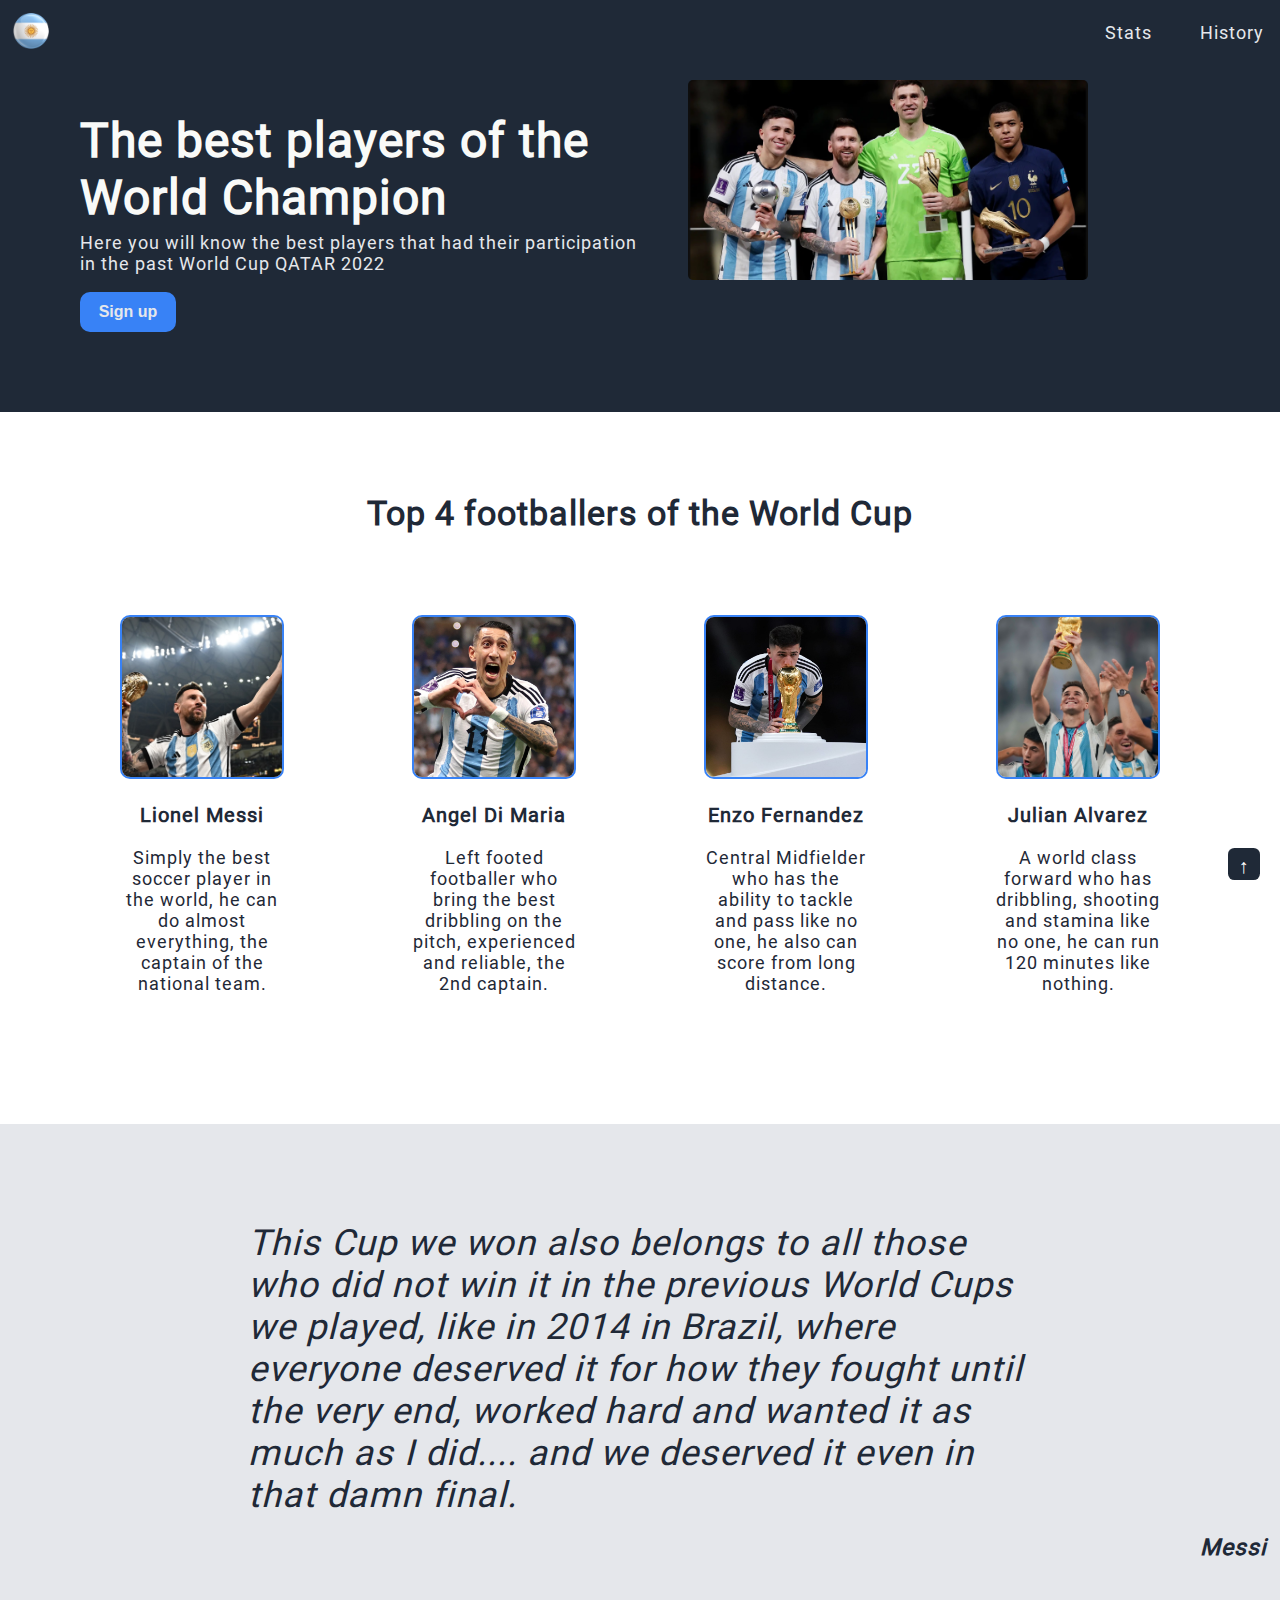
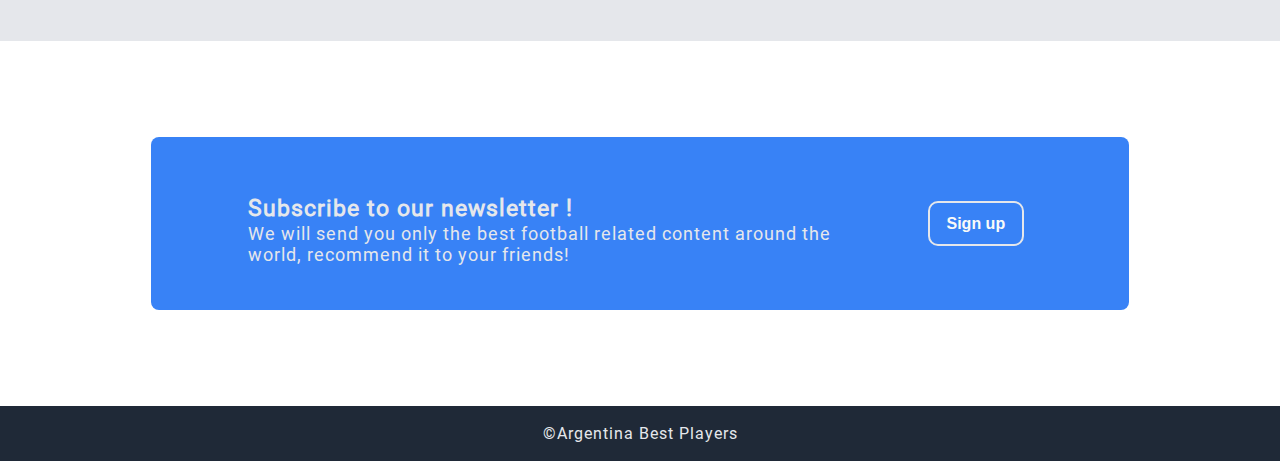
==== commit cde718fc: "Add files via upload" ====
--- a/index.html
+++ b/index.html
@@ -1,109 +1,110 @@
-<!DOCTYPE html>
-<html lang="en">
-  <head>
-    <link rel="stylesheet" href="styles.css" />
-    <meta charset="UTF-8" />
-    <meta name="viewport" content="width=device-width, initial-scale=1.0" />
-    <title>CSS ASSIGNMENT</title>
-  </head>
-  <body>
-    <header>
-      <h1 class="logo">🇦🇷</h1>
-      <nav>
-        <ul>
-          <li>
-              <a href="pages/description.html">Players Description</a>  
-          </li>
-          <li>
-              <a href="pages/stats.html">Players Stats</a>
-          </li>
-          <li>
-              <a href="pages/clubs.html">Players Clubs</a>
-          </li>
-        </ul>
-      </nav>
-    </header>
-    <main>
-      <section class="gray-container">
-        <div class="welcome-words">
-          <h2 class="main-text">The best players of the World Champion</h2>
-          <p class="secondary-text">
-            Here you will know the best players that had their participation in
-            the past World Cup QATAR 2022
-          </p>
-          <button class="btn first-btn">Sign up</button>
-        </div>
-        <img src="images/mainimage.jpg" class="img-elm" alt="dark-image" />
-      </section>
-      <section class="white-container">
-        <div class="wrapper">
-          <h3 class="wrapper-header">Top 4 footballers of the World Cup</h3>
-          <div class="img-list">
-            <article>
-              <div id="messi" class="image-in-future"></div>
-              <p class="player-name">Lionel Messi</p>
-              <p class="img-description">
-                Simply the best soccer player in the world, he can do almost
-                everything, the captain of the national team.
-              </p>
-            </article>
-            <article>
-              <div id="di-maria" class="image-in-future"></div>
-              <p class="player-name">Angel Di Maria</p>
-              <p class="img-description">
-                Left footed footballer who bring the best dribbling on the
-                pitch, experienced and reliable, the 2nd captain.
-              </p>
-            </article>
-            <article>
-              <div id="enzo" class="image-in-future"></div>
-              <p class="player-name">Enzo Fernandez</p>
-              <p class="img-description">
-                Central Midfielder who has the ability to tackle and pass like
-                no one, he also can score from long distance.
-              </p>
-            </article>
-            <article>
-              <div id="julian" class="image-in-future"></div>
-              <p class="player-name">Julian Alvarez</p>
-              <p class="img-description">
-                A world class forward who has dribbling, shooting and stamina
-                like no one, he can run 120 minutes like nothing.
-              </p>
-            </article>
-          </div>
-        </div>
-      </section>
-      <section id="quote">
-        <div class="text-container">
-          <h3>
-            This Cup we won also belongs to all those who did not win it in the
-            previous World Cups we played, like in 2014 in Brazil, where
-            everyone deserved it for how they fought until the very end, worked
-            hard and wanted it as much as I did.... and we deserved it even in
-            that damn final.
-          </h3>
-          <p>
-            - Messi
-          </p>
-        </div>
-      </section>
-      <section class="call-wrapper">
-        <div class="call-to-action">
-          <div class="see">
-            <h4 class="call-text">Subscribe to our newsletter!</h4>
-            <p>
-              We will send you only the best football related content around the
-              world, recommend it to your friends!
-            </p>
-          </div>
-          <button class="btn second-btn">Sign up</button>
-        </div>
-      </section>
-    </main>
-    <footer>
-      <p>©Argentina Best Players - All Rights Reserved</p>
-      <a href="#top" id="back-to-top">↑</a>
-    </footer>
-  </body>
-</html>+<!DOCTYPE html>
+<html lang="en">
+  <head>
+    <link rel="stylesheet" href="styles.css" />
+    <meta charset="UTF-8" />
+    <meta name="viewport" content="width=device-width, initial-scale=1.0" />
+    <title>CSS ASSIGNMENT</title>
+  </head>
+  <body>
+    <header>
+      <a href="/index.html">
+        <picture>
+          <img class="logo-img" src="/images/position_fixed.png" alt="" />
+        </picture>
+      </a>
+      <nav>
+        <li><a href="pages/page1.html">Stats</a></li>
+        <li><a href="pages/page2.html">History</a></li>
+      </nav>
+    </header>
+    <main>
+      <section id="page1" class="gray-container">
+        <aside class="welcome-words">
+          <h1 class="main-text">The best players of the World Champion</h1>
+          <p class="secondary-text">
+            Here you will know the best players that had their participation in
+            the past World Cup QATAR 2022
+          </p>
+          <button class="btn first-btn">Sign up</button>
+        </aside>
+        <picture>
+          <img src="images/mainimage.jpg" class="img-elm" alt="dark-image" />
+        </picture>
+      </section>
+      <section id="page2" class="white-container">
+        <div class="wrapper">
+          <h3 class="wrapper-header">Top 4 footballers of the World Cup</h3>
+          <section class="img-list">
+            <figure>
+              <img src="./images/messi.jpg" class="image-in-future" />
+              <figcaption>
+                <p class="player-name">Lionel Messi</p>
+                <p class="img-description">
+                  Simply the best soccer player in the world, he can do almost
+                  everything, the captain of the national team.
+                </p>
+              </figcaption>
+            </figure>
+            <figure>
+              <img src="./images/dimaria.jpg" class="image-in-future" />
+              <figcaption>
+                <p class="player-name">Angel Di Maria</p>
+                <p class="img-description">
+                  Left footed footballer who bring the best dribbling on the
+                  pitch, experienced and reliable, the 2nd captain.
+                </p>
+              </figcaption>
+            </figure>
+            <figure>
+              <img src="./images/enzo.jpg" class="image-in-future" />
+              <figcaption>
+                <p class="player-name">Enzo Fernandez</p>
+                <p class="img-description">
+                  Central Midfielder who has the ability to tackle and pass like
+                  no one, he also can score from long distance.
+                </p>
+              </figcaption>
+            </figure>
+            <figure>
+              <img src="./images/julian.jpg" class="image-in-future" />
+              <figcaption>
+                <p class="player-name">Julian Alvarez</p>
+                <p class="img-description">
+                  A world class forward who has dribbling, shooting and stamina
+                  like no one, he can run 120 minutes like nothing.
+                </p>
+              </figcaption>
+            </figure>
+          </section>
+        </div>
+      </section>
+      <section id="page3" class="quote-wrapper">
+        <blockquote class="quote">
+          This Cup we won also belongs to all those who did not win it in the
+          previous World Cups we played, like in 2014 in Brazil, where everyone
+          deserved it for how they fought until the very end, worked hard and
+          wanted it as much as I did.... and we deserved it even in that damn
+          final.
+        </blockquote>
+        <cite class="Author">Messi</cite>
+      </section>
+      <section id="page4" class="call-wrapper">
+        <aside class="call-to-action">
+          <div class="see">
+            <h4 class="call-text">Subscribe to our newsletter !</h4>
+            <p>
+              We will send you only the best football related content around the
+              world, recommend it to your friends!
+            </p>
+          </div>
+          <button class="btn second-btn">Sign up</button>
+        </aside>
+      </section>
+    </main>
+    <footer>
+      <p>©Argentina Best Players</p>
+      <a href="#top" id="back-to-top">↑</a>
+    </footer>
+  </body>
+</html>
--- a/styles.css
+++ b/styles.css
@@ -1,254 +1,351 @@
-/* Fonts and Body */
-
-@font-face {
-  font-family: 'Roboto';
-  src: url('./fonts/Roboto-Regular.ttf') format('woff2');
-}
-
-body {
-  font-family: 'Roboto', sans-serif;
-  padding: 0;
-  margin: 0;
-  overflow-x: hidden;
-}
-
-/* Header*/
-
-header {
-  display: flex;
-  justify-content: space-between;
-  background-color: #1f2937;
-  position: fixed;
-  width: 100%;
-  z-index: 100;
-}
-
-.logo {
-  font-size: 36px;
-  padding: 0.1em;
-  margin-top: -0.1em;
-  color: #f9faf8;
-}
-
-/* Header Nav*/
-
-ul {
-  display: flex;
-  gap: 3em;
-  margin-right: 1em;
-  list-style: none;
-}
-
-a {
-  text-decoration: none;
-  font-size: 18px;
-  color: #e5e7eb;
-}
-
-/* Main Part */
-
-.main-text {
-  font-weight: 800;
-  font-size: 48px;
-  color: #f9faf8;
-  margin-bottom: 0.6em;
-}
-
-.secondary-text {
-  font-size: 18px;
-  color: #e5e7eb;
-  margin-top: -1.3em;
-}
-
-.welcome-words {
-  width: 45%;
-  margin: auto 0;
-}
-
-.btn {
-  text-align: center;
-  padding: 0.7em 1em;
-  border-radius: 10px;
-  border: none;
-  font-weight: bold;
-}
-
-.first-btn,
-.second-btn {
-  align-self: flex-start;
-}
-
-.first-btn {
-  color: #e5e7eb;
-  background-color: #3882f6;
-}
-
-.second-btn {
-  border: 2px solid #e5e7eb;
-  color: #f9faf8;
-  background: transparent;
-  margin: auto 0.5em;
-}
-
-/* Footballers Images */
-
-.img-elm {
-  max-width: 30em;
-  width: 55%;
-  height: 15em;
-  object-fit: cover;
-  border-radius: 5px;
-  margin-top: 2.7em;
-}
-
-.image-in-future {
-  width: 10em;
-  height: 10em;
-  padding: 1em;
-  border: 2px solid #3882f6;
-  border-radius: 10px;
-  background-size: cover;
-}
-
-.img-description {
-  width: 10em;
-  font-size: 18px;
-  font-weight: 400;
-  color: #1f2937;
-  text-align: center;
-  margin-top: -0.5em;
-}
-
-.player-name {
-  font-size: 20px;
-  font-weight: 900;
-  text-align: start;
-  color: #1f2937;
-  margin-left: 16px;
-}
-
-.img-list {
-  display: flex;
-  padding: 2em;
-  gap: 5em;
-  justify-content: center;
-  margin: 0 auto;
-}
-
-#messi {
-  background-image: url('./images/messi.jpg');
-}
-
-#di-maria {
-  background-image: url('./images/dimaria.jpg');
-}
-
-#julian {
-  background-image: url('./images/julian.jpg');
-}
-
-#enzo {
-  background-image: url('./images/enzo.jpg');
-}
-
-article {
-  display: flex;
-  flex-direction: column;
-}
-
-.wrapper {
-  margin: 0 auto;
-  text-align: center;
-  padding: 4em;
-  color: #1f2937;
-}
-
-.wrapper-header {
-  font-size: 34px;
-  font-weight: 900;
-  color: #1f2937;
-  margin-top: 0.5em;
-}
-
-.gray-container,
-.quote-wrapper,
-.call-wrapper {
-  padding: 10em;
-}
-
-.gray-container {
-  background-color: #1f2937;
-  display: flex;
-  gap: 6em;
-}
-
-/* Quote */
-
-#quote {
-  font-family: 'Roboto', Segoe UI, Oxygen;
-  background-color: #E5E7EB;
-  color: #1F2937;
-  padding: 50px 5%;
-}
-
-.text-container h3 {
-  font-size: 36px;
-  font-style: italic;
-  font-weight: 300;
-  text-align: justify;
-}
-
-.text-container p {
-  text-align: right;
-  font-weight: bold;
-  font-size: 24x;
-}
-
-/* Call to Action */
-
-.call-wrapper {
-  padding: 6em;
-}
-
-.call-text {
-  margin-bottom: -0.7em;
-  font-weight: 700;
-  font-size: 23px;
-}
-
-.call-to-action {
-  display: flex;
-  justify-content: space-evenly;
-  border-radius: 5px;
-  padding: 1em;
-  color: #e5e7eb;
-  font-size: 18px;
-  width: 80%;
-  margin: 0 auto;
-  background-color: #3882f6;
-}
-
-/* Footer */
-
-footer {
-  text-align: center;
-  font-size: 16px;
-  background-color: #1f2937;
-  padding: 0.1em;
-  color: #e5e7eb;
-}
-
-/* Back to top */
-
-#back-to-top {
-  position: fixed;
-  bottom: 20px;
-  right: 20px;
-  background-color: rgb(2, 2, 2);
-  color: white;
-  font-size: 24px;
-  padding: 10px 15px;
-  border-radius: 10px;
-  cursor: pointer;
-  text-decoration: none;
-}+@font-face {
+  font-family: 'Roboto';
+  src: url('./fonts/Roboto-Regular.ttf') format('woff2');
+}
+.stats-title {
+  border: 1px solid red;
+}
+.stats-text {
+  margin: 1.5em;
+}
+.story {
+  font-size: 1.2rem;
+  text-align: center;
+  color: #1f2937;
+}
+.waves-container {
+  color: #1f2937;
+  text-align: center;
+  padding: 2em;
+  width: 80%;
+  margin: 0 auto;
+}
+.stats-text {
+  font-size: 36px;
+}
+.stats-img {
+  width: 15em;
+  height: 15em;
+  object-fit: cover;
+  border-radius: 50%;
+  margin-top: 0.7em;
+}
+.statistic {
+  text-align: center;
+  background-color: #e5e7eb;
+  color: #1f2937;
+  padding: 20px;
+  border-radius: 10px;
+  box-shadow: 0 2px 4px rgba(0, 0, 0, 0.2);
+  display: flex;
+  flex-wrap: wrap;
+  gap: 1.5em;
+  justify-content: center;
+}
+
+.statistic strong {
+  display: block;
+  font-size: 24px;
+  margin-bottom: 10px;
+}
+
+.statistic ul {
+  list-style: none;
+  padding: 0;
+  margin-bottom: 2em;
+}
+
+.statistic li {
+  margin: 10px 0;
+}
+.messi {
+  padding-top: 2em;
+}
+.player {
+  display: flex;
+  justify-content: space-between;
+}
+.bg-quote {
+  background-color: #e5e7eb;
+}
+.bg-gray {
+  background-color: #1f2937;
+  color: #f9faf8;
+}
+.player-info {
+  flex: 1;
+  padding: 0.5em;
+  margin: 2em;
+}
+/* Loading line animation */
+.statistic li:before {
+  content: '';
+  display: inline-block;
+  width: 0;
+  height: 4px;
+  background-color: #1f2937;
+  animation: loading-line 1s ease-in-out;
+}
+
+@keyframes loading-line {
+  0% {
+    width: 0;
+  }
+  100% {
+    width: 25%;
+  }
+}
+body {
+  font-family: 'Roboto', sans-serif;
+  padding: 0;
+  margin: 0;
+  overflow-x: hidden;
+  letter-spacing: 1px;
+}
+
+header {
+  display: flex;
+  justify-content: space-between;
+  background-color: #1f2937;
+  position: fixed;
+  width: 100%;
+}
+
+.logo-img {
+  width: 2em;
+  height: 2em;
+  padding: 0.7em;
+  object-fit: cover;
+}
+
+nav {
+  display: flex;
+  gap: 3em;
+  margin: auto 0.5em;
+  list-style: none;
+  padding: 0.5em;
+}
+
+a {
+  text-decoration: none;
+  font-size: 18px;
+  color: #e5e7eb;
+}
+
+.img-elm {
+  width: 400px;
+  height: 200px;
+  object-fit: cover;
+  border-radius: 5px;
+}
+#back-to-top {
+  position: fixed;
+  bottom: 20px;
+  right: 20px;
+  background-color: #1f2937;
+  color: white;
+  font-size: 20px;
+  padding: 0.3em;
+  width: 1em;
+  height: 1em;
+  border-radius: 20%;
+  font-weight: 900;
+  cursor: pointer;
+  text-decoration: none;
+}
+.image-in-future {
+  width: 10em;
+  height: 10em;
+  border: 2px solid #3882f6;
+  border-radius: 10px;
+  object-fit: cover;
+}
+
+.img-description {
+  font-size: 18px;
+  font-weight: 300;
+  color: #1f2937;
+  text-align: center;
+}
+.player-name {
+  font-size: 20px;
+  font-weight: 900;
+  text-align: center;
+  color: #1f2937;
+}
+.img-list {
+  display: flex;
+  padding: 2em;
+  gap: 3em;
+  justify-content: center;
+  margin: 0 auto;
+}
+
+article {
+  display: flex;
+  flex-direction: column;
+}
+
+.wrapper {
+  margin: 0 auto;
+  text-align: center;
+  padding: 4em;
+  color: #1f2937;
+}
+
+.wrapper-header {
+  font-size: 34px;
+  font-weight: 900;
+  color: #1f2937;
+  margin-top: 0.5em;
+}
+
+.gray-container,
+.quote-wrapper,
+.call-wrapper {
+  padding: 5em;
+}
+.gray-container {
+  background-color: #1f2937;
+  display: flex;
+  gap: 2em;
+  width: 100%;
+}
+
+.quote-wrapper {
+  background-color: #e5e7eb;
+}
+
+.main-text {
+  font-weight: 800;
+  font-size: 48px;
+  color: #f9faf8;
+  margin-bottom: 0.6em;
+}
+
+.secondary-text {
+  font-size: 18px;
+  color: #e5e7eb;
+  margin-top: -1.3em;
+}
+
+.welcome-words {
+  width: 45%;
+  min-width: 30em;
+  /* margin: auto 0; */
+}
+
+.btn {
+  text-align: center;
+  padding: 0.7em 1em;
+  border-radius: 10px;
+  border: none;
+  font-weight: bold;
+}
+
+.first-btn,
+.second-btn {
+  /* align-self: flex-start; */
+  min-width: 6em;
+  font-size: 1rem;
+}
+
+.first-btn {
+  color: #e5e7eb;
+  background-color: #3882f6;
+}
+
+.second-btn {
+  border: 2px solid #e5e7eb;
+  color: #f9faf8;
+  background: transparent;
+  margin: auto 0.5em;
+}
+.see {
+  width: 65%;
+}
+.quote {
+  padding: 0.5em;
+  width: 70%;
+  font-size: 36px;
+  font-style: italic;
+  font-weight: 100;
+  color: #1f2937;
+  margin: 0 auto;
+}
+
+.Author {
+  text-align: right;
+  font-weight: 900;
+  font-size: 23px;
+  color: #1f2937;
+  margin-left: 100%;
+}
+
+.quote-text {
+  text-align: center;
+}
+
+.call-wrapper {
+  padding: 6em;
+}
+
+.call-text {
+  margin-bottom: -0.7em;
+  font-weight: 700;
+  font-size: 23px;
+}
+
+.call-to-action {
+  display: flex;
+  justify-content: space-evenly;
+  border-radius: 8px;
+  padding: 1.5em;
+  color: #e5e7eb;
+  font-size: 18px;
+  width: 85%;
+  margin: 0 auto;
+  background-color: #3882f6;
+}
+
+footer {
+  text-align: center;
+  font-size: 16px;
+  background-color: #1f2937;
+  padding: 0.1em;
+  color: #e5e7eb;
+}
+@media (max-width: 900px) {
+  .gray-container {
+    flex-direction: column;
+    font-size: 18px;
+    padding: 1em;
+    margin: 0 auto;
+    text-align: center;
+    width: 100%;
+  }
+  .welcome-words {
+    font-size: small;
+    width: 50%;
+    margin: 0 auto;
+  }
+  .secondary-text {
+    font-size: small;
+  }
+  .img-elm {
+    object-fit: cover;
+    width: 80%;
+    margin: 0 auto;
+  }
+  .quote {
+    padding: 0.5em;
+    width: 100%;
+    font-size: 20px;
+  }
+  .call-to-action {
+    flex-direction: column;
+  }
+  .img-list {
+    flex-direction: column;
+  }
+}
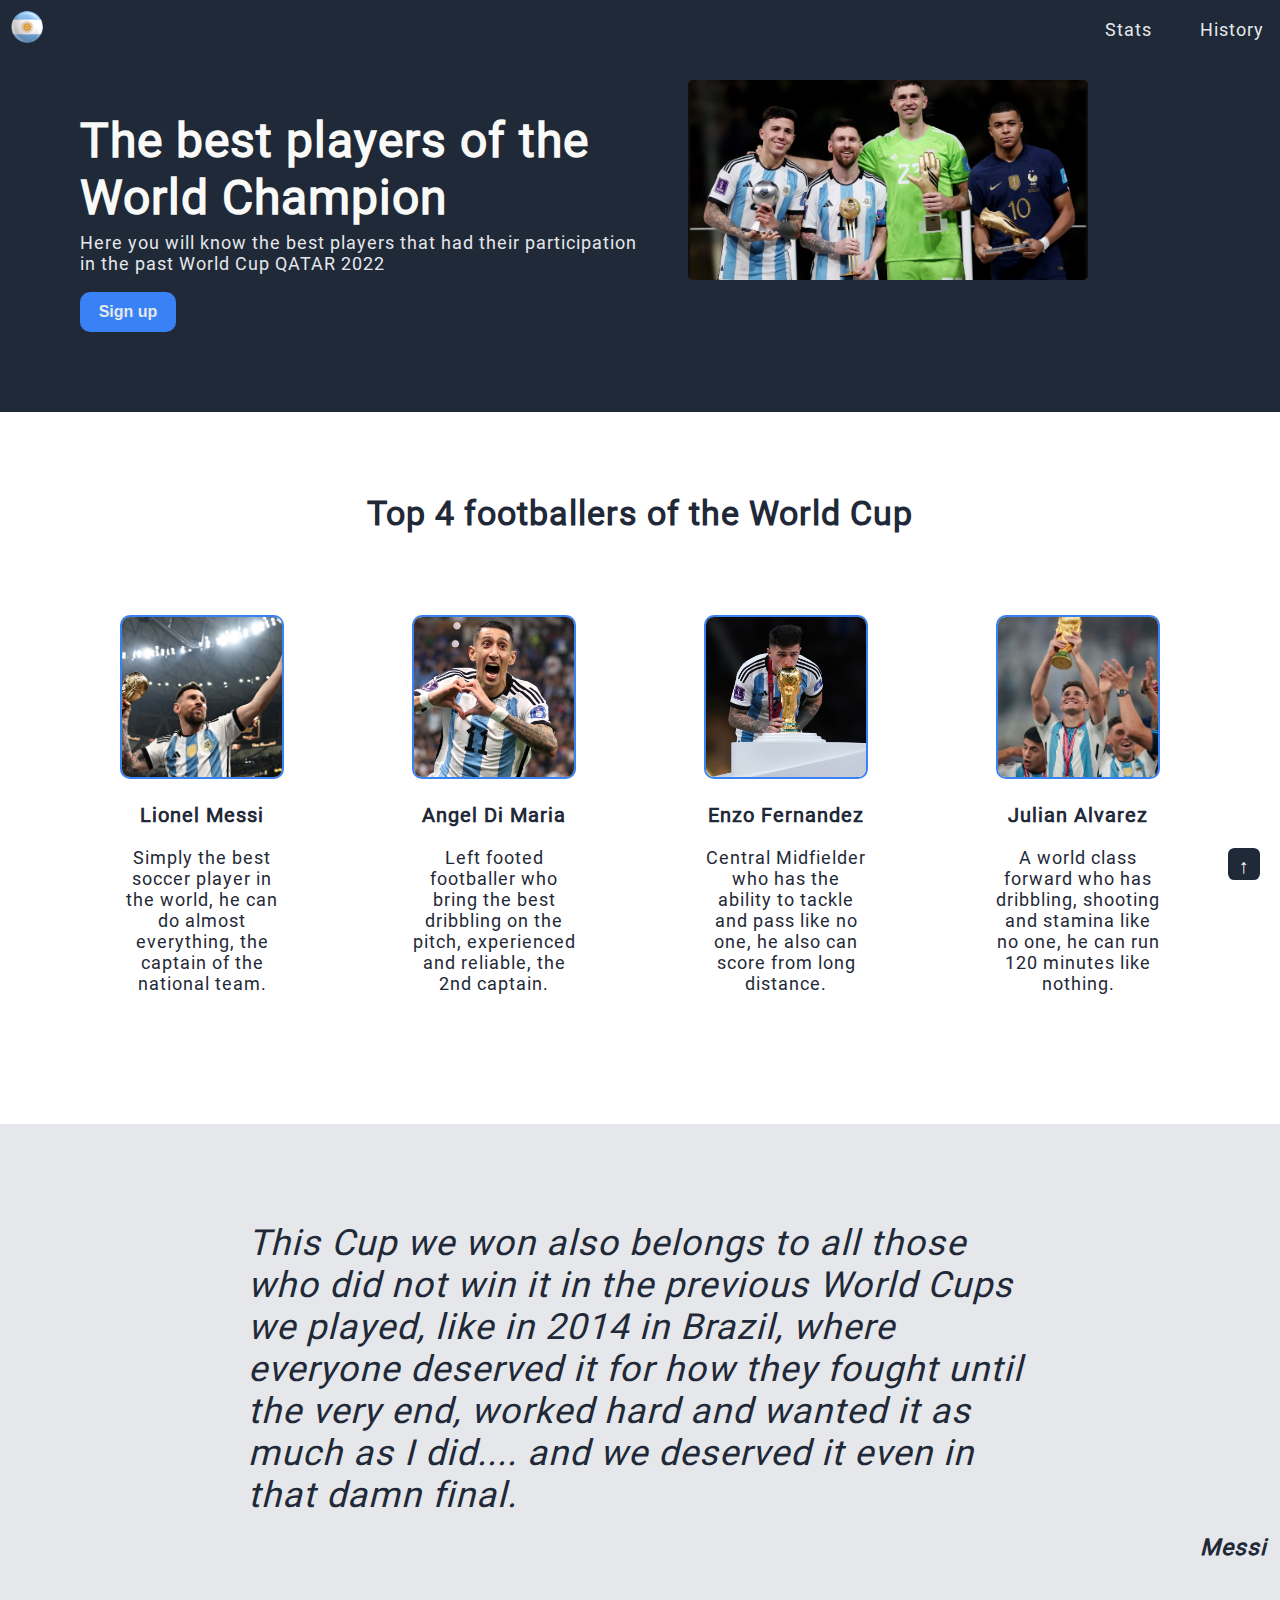
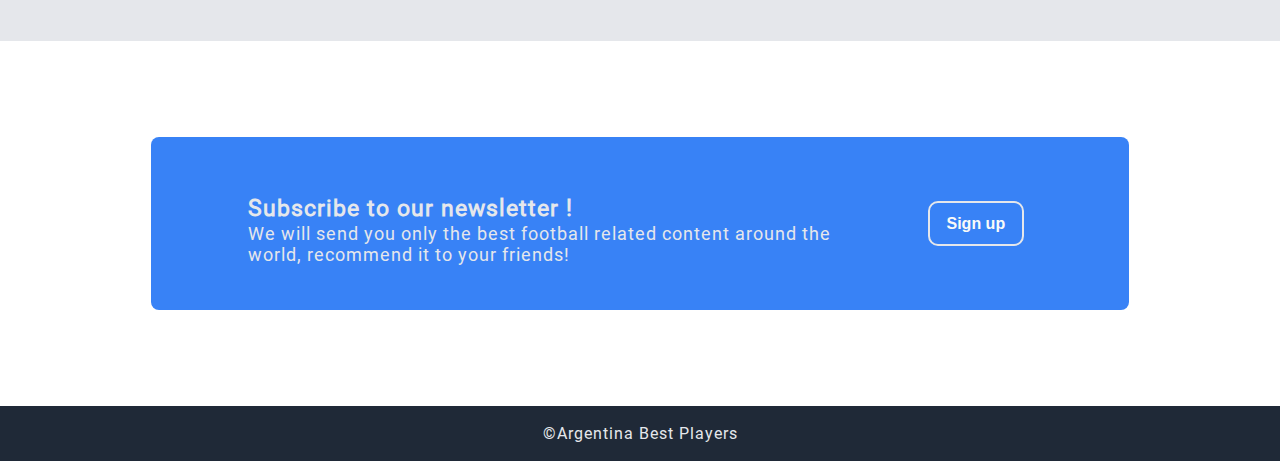
==== commit b5f59340: "Update index.html" ====
--- a/index.html
+++ b/index.html
@@ -8,11 +8,11 @@
   </head>
   <body>
     <header>
-      <a href="/index.html">
+     
         <picture>
-          <img class="logo-img" src="/images/position_fixed.png" alt="" />
+          <img class="logo-img" src="./images/position_fixed.png" alt="" />
         </picture>
-      </a>
+     
       <nav>
         <li><a href="pages/page1.html">Stats</a></li>
         <li><a href="pages/page2.html">History</a></li>
